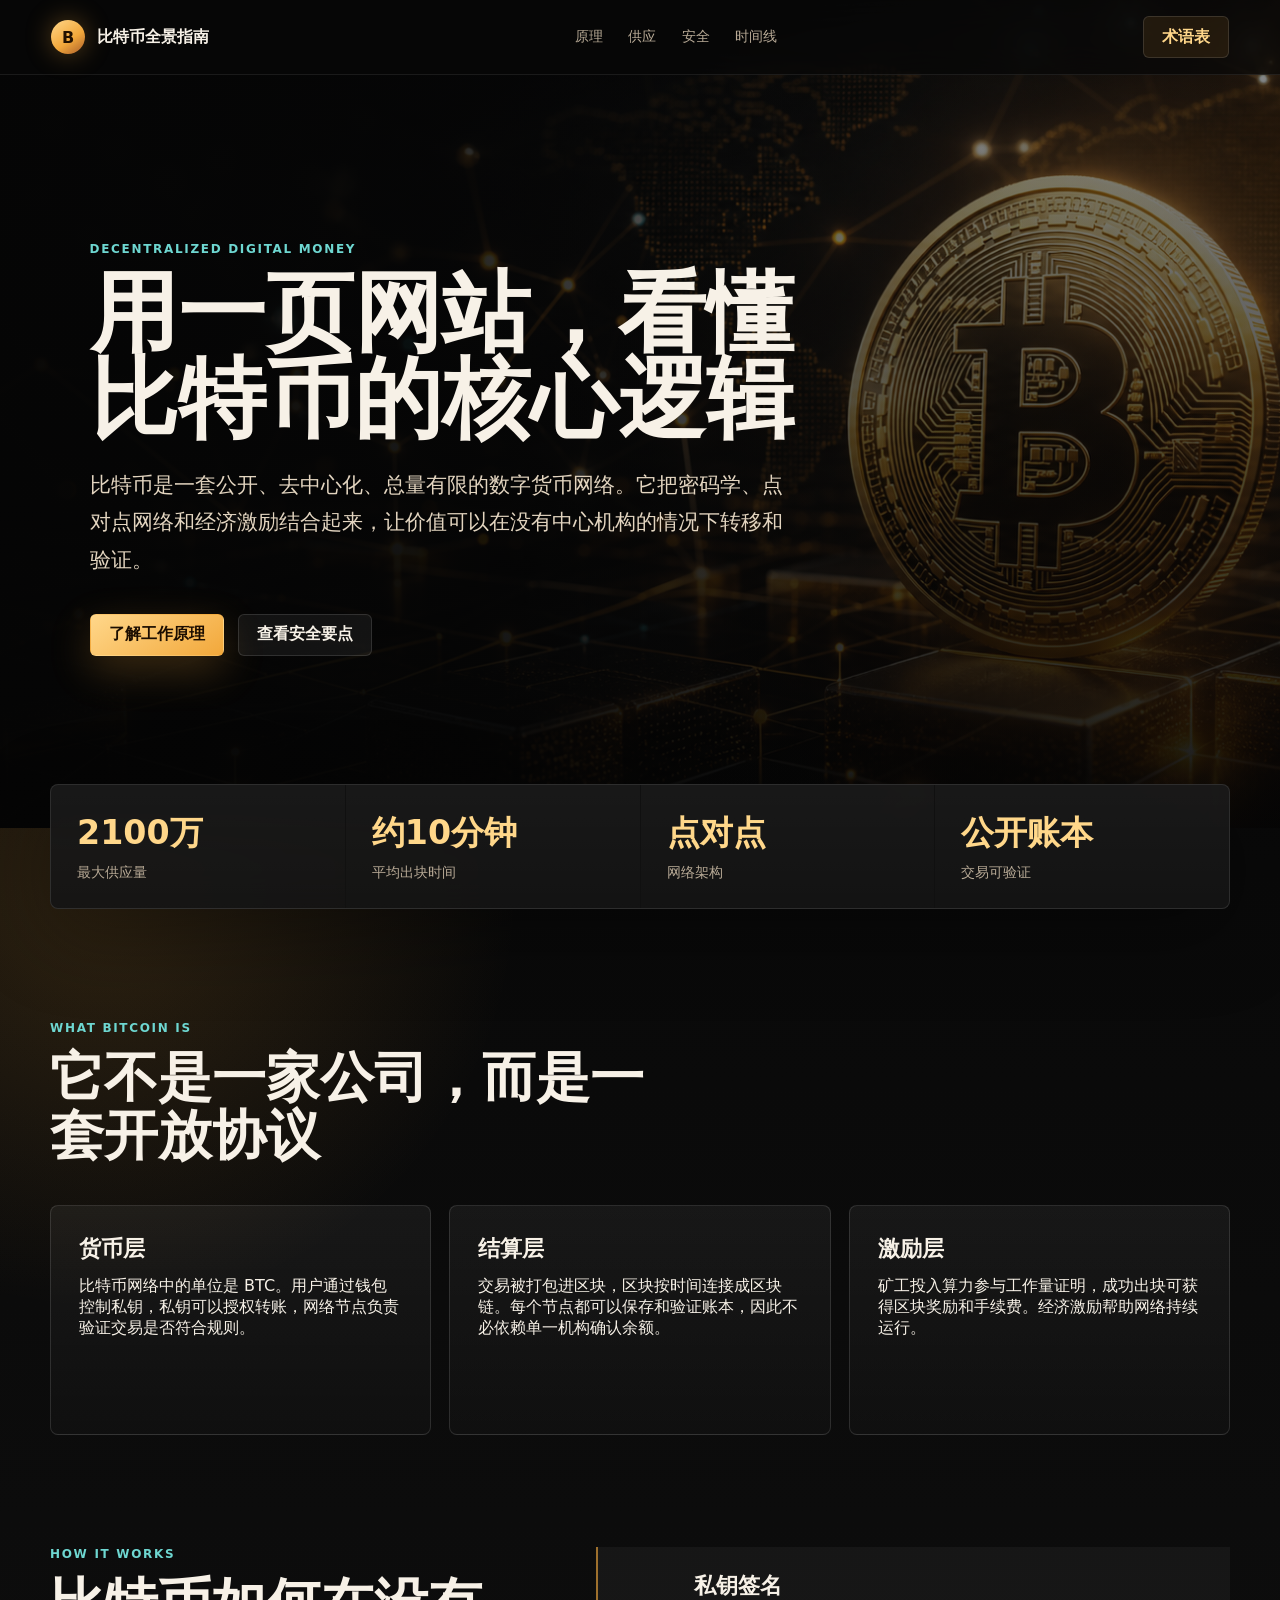
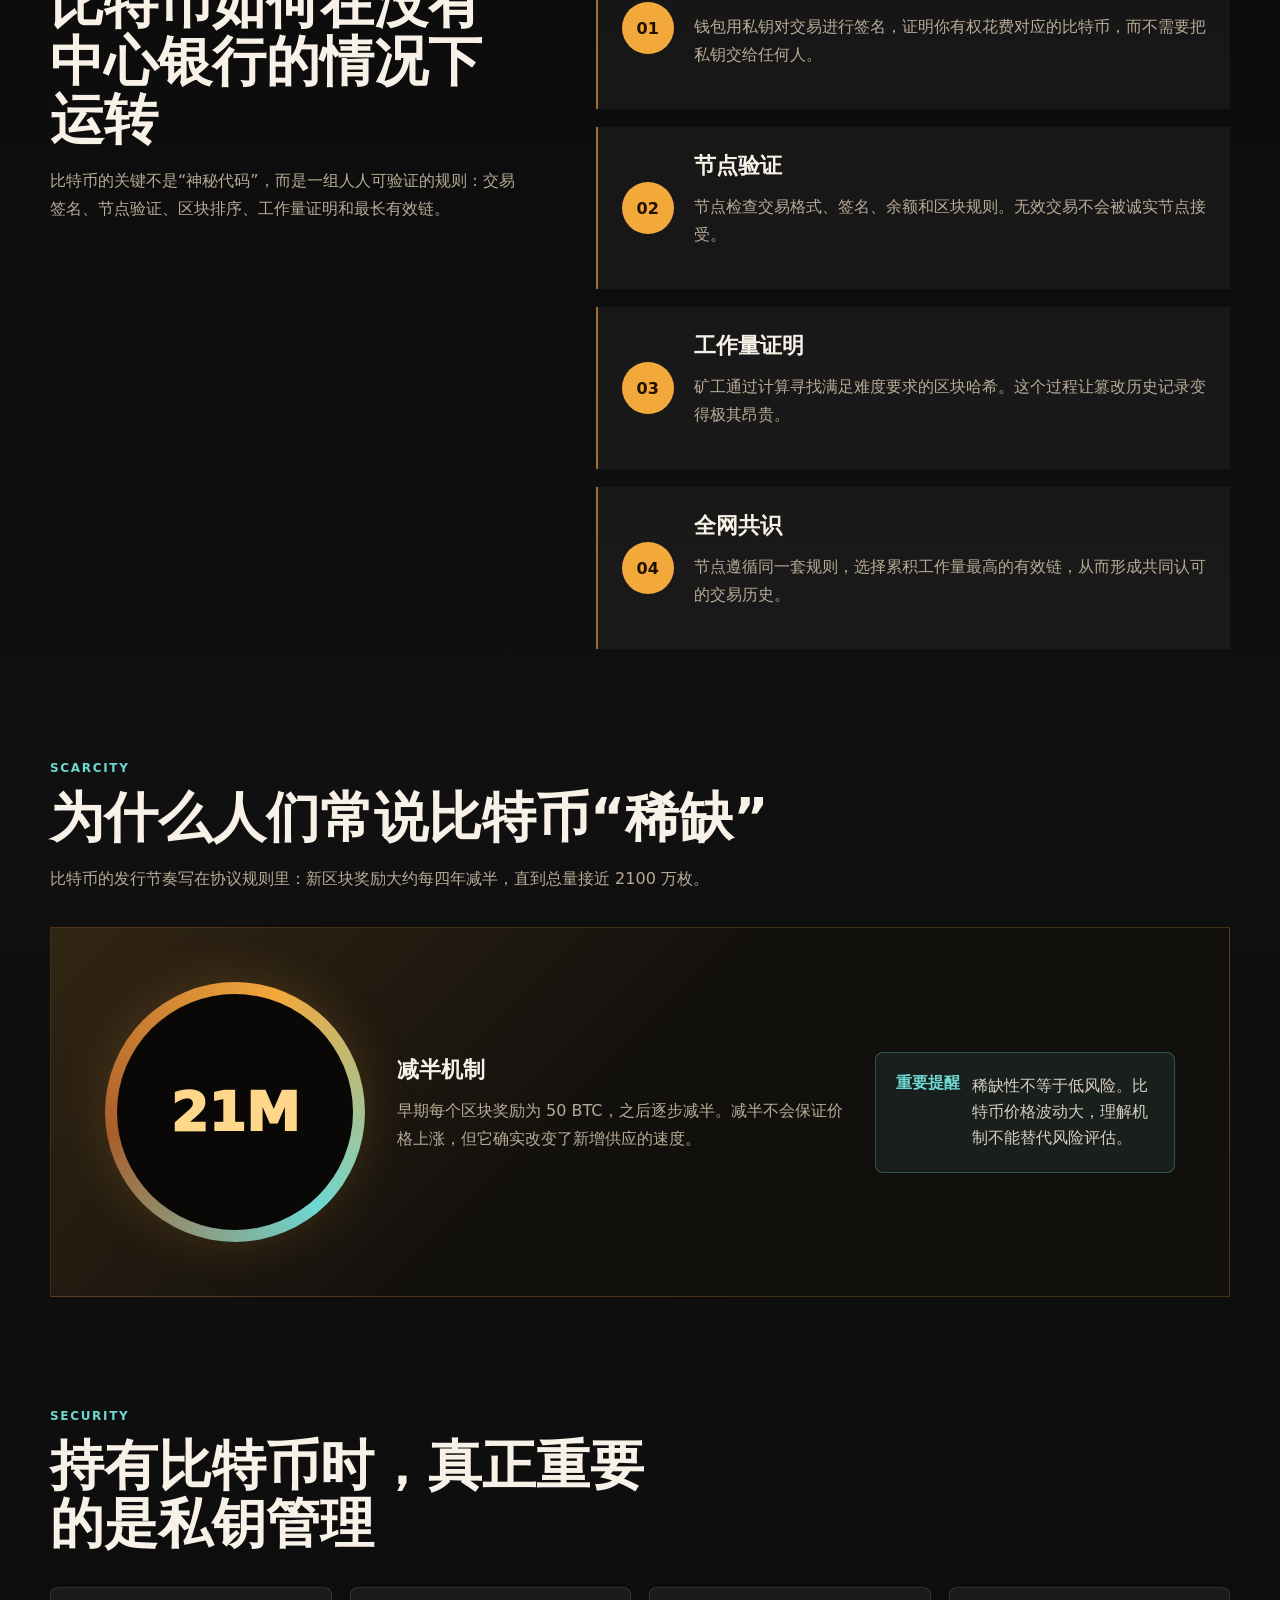
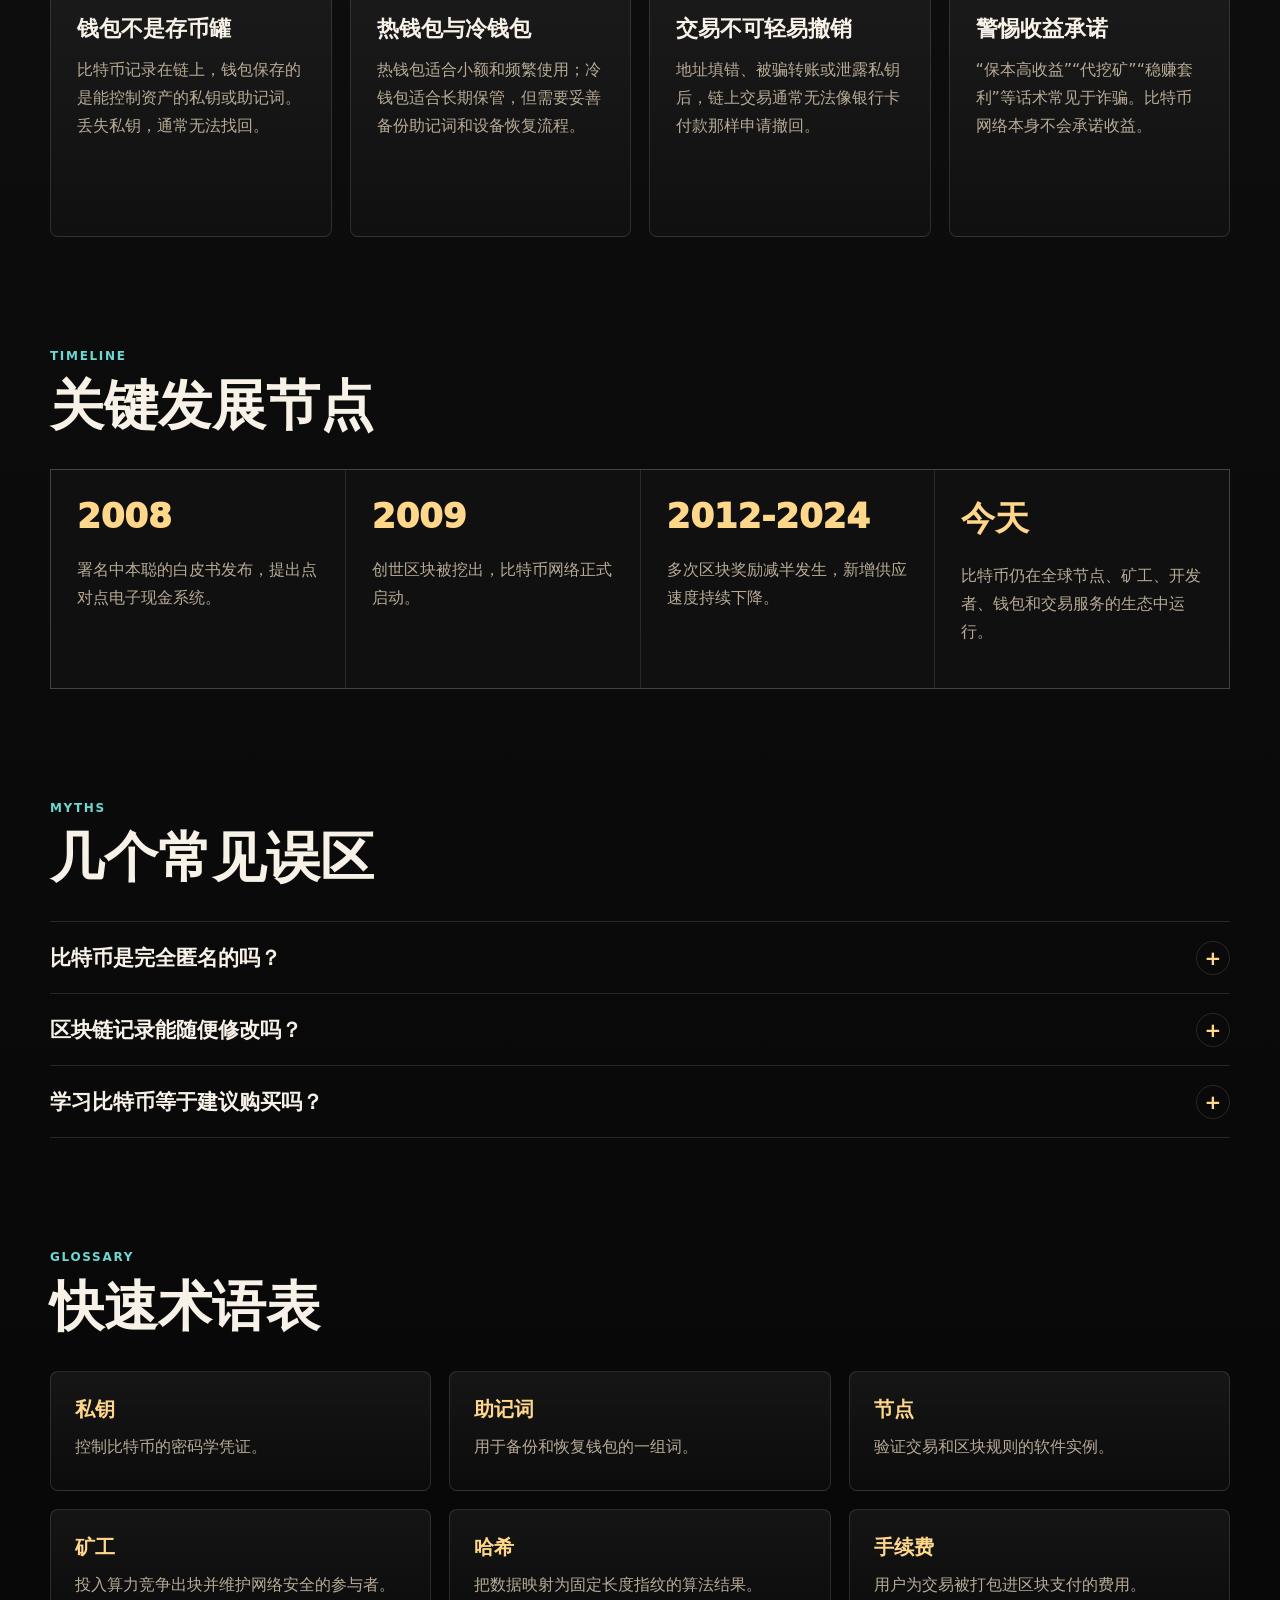
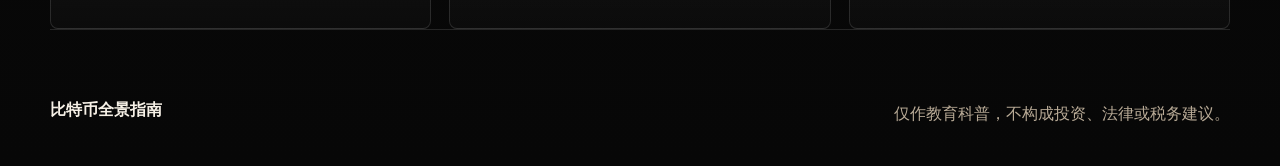
==== index.html @ 32d2b5a0 "Build bitcoin website" ====
<!doctype html>
<html lang="zh-CN">
  <head>
    <meta charset="UTF-8" />
    <meta name="viewport" content="width=device-width, initial-scale=1.0" />
    <title>比特币全景指南</title>
    <meta
      name="description"
      content="一个面向普通读者的比特币科普网站，介绍比特币的起源、工作原理、供应机制、安全实践和常见误区。"
    />
    <link rel="stylesheet" href="style.css" />
  </head>
  <body>
    <header class="site-header">
      <a class="brand" href="#top" aria-label="返回首页">
        <span class="brand-mark">B</span>
        <span>比特币全景指南</span>
      </a>
      <nav class="nav" aria-label="主要导航">
        <a href="#principles">原理</a>
        <a href="#supply">供应</a>
        <a href="#security">安全</a>
        <a href="#timeline">时间线</a>
      </nav>
      <a class="nav-action" href="#glossary">术语表</a>
    </header>

    <main id="top">
      <section class="hero">
        <img class="hero-image" src="assets/bitcoin-hero.png" alt="比特币与区块链网络的视觉化横幅" />
        <div class="hero-shade"></div>
        <div class="hero-content">
          <p class="eyebrow">Decentralized Digital Money</p>
          <h1>用一页网站，看懂比特币的核心逻辑</h1>
          <p class="hero-copy">
            比特币是一套公开、去中心化、总量有限的数字货币网络。它把密码学、点对点网络和经济激励结合起来，让价值可以在没有中心机构的情况下转移和验证。
          </p>
          <div class="hero-actions">
            <a class="button primary" href="#principles">了解工作原理</a>
            <a class="button ghost" href="#security">查看安全要点</a>
          </div>
        </div>
      </section>

      <section class="stats-band" aria-label="比特币核心特征">
        <div>
          <span class="stat-value">2100万</span>
          <span class="stat-label">最大供应量</span>
        </div>
        <div>
          <span class="stat-value">约10分钟</span>
          <span class="stat-label">平均出块时间</span>
        </div>
        <div>
          <span class="stat-value">点对点</span>
          <span class="stat-label">网络架构</span>
        </div>
        <div>
          <span class="stat-value">公开账本</span>
          <span class="stat-label">交易可验证</span>
        </div>
      </section>

      <section class="section intro">
        <div class="section-heading">
          <p class="eyebrow">What Bitcoin Is</p>
          <h2>它不是一家公司，而是一套开放协议</h2>
        </div>
        <div class="intro-grid">
          <article>
            <h3>货币层</h3>
            <p>比特币网络中的单位是 BTC。用户通过钱包控制私钥，私钥可以授权转账，网络节点负责验证交易是否符合规则。</p>
          </article>
          <article>
            <h3>结算层</h3>
            <p>交易被打包进区块，区块按时间连接成区块链。每个节点都可以保存和验证账本，因此不必依赖单一机构确认余额。</p>
          </article>
          <article>
            <h3>激励层</h3>
            <p>矿工投入算力参与工作量证明，成功出块可获得区块奖励和手续费。经济激励帮助网络持续运行。</p>
          </article>
        </div>
      </section>

      <section id="principles" class="section split">
        <div class="section-heading">
          <p class="eyebrow">How It Works</p>
          <h2>比特币如何在没有中心银行的情况下运转</h2>
          <p>
            比特币的关键不是“神秘代码”，而是一组人人可验证的规则：交易签名、节点验证、区块排序、工作量证明和最长有效链。
          </p>
        </div>
        <div class="feature-list">
          <div class="feature">
            <span class="feature-icon">01</span>
            <div>
              <h3>私钥签名</h3>
              <p>钱包用私钥对交易进行签名，证明你有权花费对应的比特币，而不需要把私钥交给任何人。</p>
            </div>
          </div>
          <div class="feature">
            <span class="feature-icon">02</span>
            <div>
              <h3>节点验证</h3>
              <p>节点检查交易格式、签名、余额和区块规则。无效交易不会被诚实节点接受。</p>
            </div>
          </div>
          <div class="feature">
            <span class="feature-icon">03</span>
            <div>
              <h3>工作量证明</h3>
              <p>矿工通过计算寻找满足难度要求的区块哈希。这个过程让篡改历史记录变得极其昂贵。</p>
            </div>
          </div>
          <div class="feature">
            <span class="feature-icon">04</span>
            <div>
              <h3>全网共识</h3>
              <p>节点遵循同一套规则，选择累积工作量最高的有效链，从而形成共同认可的交易历史。</p>
            </div>
          </div>
        </div>
      </section>

      <section id="supply" class="section supply-section">
        <div class="section-heading compact">
          <p class="eyebrow">Scarcity</p>
          <h2>为什么人们常说比特币“稀缺”</h2>
          <p>比特币的发行节奏写在协议规则里：新区块奖励大约每四年减半，直到总量接近 2100 万枚。</p>
        </div>
        <div class="halving-panel">
          <div class="supply-ring" aria-hidden="true">
            <span>21M</span>
          </div>
          <div class="halving-copy">
            <h3>减半机制</h3>
            <p>早期每个区块奖励为 50 BTC，之后逐步减半。减半不会保证价格上涨，但它确实改变了新增供应的速度。</p>
          </div>
          <div class="supply-note">
            <strong>重要提醒</strong>
            <span>稀缺性不等于低风险。比特币价格波动大，理解机制不能替代风险评估。</span>
          </div>
        </div>
      </section>

      <section id="security" class="section security">
        <div class="section-heading">
          <p class="eyebrow">Security</p>
          <h2>持有比特币时，真正重要的是私钥管理</h2>
        </div>
        <div class="security-grid">
          <article class="security-card">
            <h3>钱包不是存币罐</h3>
            <p>比特币记录在链上，钱包保存的是能控制资产的私钥或助记词。丢失私钥，通常无法找回。</p>
          </article>
          <article class="security-card">
            <h3>热钱包与冷钱包</h3>
            <p>热钱包适合小额和频繁使用；冷钱包适合长期保管，但需要妥善备份助记词和设备恢复流程。</p>
          </article>
          <article class="security-card">
            <h3>交易不可轻易撤销</h3>
            <p>地址填错、被骗转账或泄露私钥后，链上交易通常无法像银行卡付款那样申请撤回。</p>
          </article>
          <article class="security-card">
            <h3>警惕收益承诺</h3>
            <p>“保本高收益”“代挖矿”“稳赚套利”等话术常见于诈骗。比特币网络本身不会承诺收益。</p>
          </article>
        </div>
      </section>

      <section id="timeline" class="section timeline-section">
        <div class="section-heading compact">
          <p class="eyebrow">Timeline</p>
          <h2>关键发展节点</h2>
        </div>
        <ol class="timeline">
          <li>
            <time>2008</time>
            <p>署名中本聪的白皮书发布，提出点对点电子现金系统。</p>
          </li>
          <li>
            <time>2009</time>
            <p>创世区块被挖出，比特币网络正式启动。</p>
          </li>
          <li>
            <time>2012-2024</time>
            <p>多次区块奖励减半发生，新增供应速度持续下降。</p>
          </li>
          <li>
            <time>今天</time>
            <p>比特币仍在全球节点、矿工、开发者、钱包和交易服务的生态中运行。</p>
          </li>
        </ol>
      </section>

      <section class="section myths">
        <div class="section-heading compact">
          <p class="eyebrow">Myths</p>
          <h2>几个常见误区</h2>
        </div>
        <div class="accordion">
          <button class="accordion-item" aria-expanded="false">
            <span>比特币是完全匿名的吗？</span>
            <small>+</small>
          </button>
          <div class="accordion-panel">
            <p>不是。比特币地址不直接显示真实姓名，但链上交易公开可查。如果地址与身份关联，历史交易也可能被分析。</p>
          </div>
          <button class="accordion-item" aria-expanded="false">
            <span>区块链记录能随便修改吗？</span>
            <small>+</small>
          </button>
          <div class="accordion-panel">
            <p>普通用户不能随意修改已确认记录。想重写历史需要控制大量算力并持续赶超网络，成本和难度很高。</p>
          </div>
          <button class="accordion-item" aria-expanded="false">
            <span>学习比特币等于建议购买吗？</span>
            <small>+</small>
          </button>
          <div class="accordion-panel">
            <p>不是。本网站用于科普机制和风险，不构成投资建议。是否参与需要基于个人风险承受能力和当地规则判断。</p>
          </div>
        </div>
      </section>

      <section id="glossary" class="section glossary">
        <div class="section-heading compact">
          <p class="eyebrow">Glossary</p>
          <h2>快速术语表</h2>
        </div>
        <div class="glossary-grid">
          <div><strong>私钥</strong><span>控制比特币的密码学凭证。</span></div>
          <div><strong>助记词</strong><span>用于备份和恢复钱包的一组词。</span></div>
          <div><strong>节点</strong><span>验证交易和区块规则的软件实例。</span></div>
          <div><strong>矿工</strong><span>投入算力竞争出块并维护网络安全的参与者。</span></div>
          <div><strong>哈希</strong><span>把数据映射为固定长度指纹的算法结果。</span></div>
          <div><strong>手续费</strong><span>用户为交易被打包进区块支付的费用。</span></div>
        </div>
      </section>
    </main>

    <footer class="site-footer">
      <p>比特币全景指南</p>
      <span>仅作教育科普，不构成投资、法律或税务建议。</span>
    </footer>

    <script src="script.js"></script>
  </body>
</html>
---- style.css ----
:root {
  color-scheme: dark;
  --bg: #070707;
  --panel: #121212;
  --panel-2: #181512;
  --text: #f7f1e7;
  --muted: #b8aa96;
  --gold: #f2a83b;
  --gold-soft: #ffd78a;
  --copper: #a95d2b;
  --cyan: #6ed7d1;
  --line: rgba(255, 255, 255, 0.12);
  --shadow: 0 24px 80px rgba(0, 0, 0, 0.36);
}

* {
  box-sizing: border-box;
}

html {
  scroll-behavior: smooth;
}

body {
  margin: 0;
  font-family: Inter, ui-sans-serif, system-ui, -apple-system, BlinkMacSystemFont, "Segoe UI", "PingFang SC",
    "Microsoft YaHei", sans-serif;
  background:
    radial-gradient(circle at 8% 18%, rgba(242, 168, 59, 0.16), transparent 26rem),
    linear-gradient(180deg, #050505 0%, #101010 48%, #070707 100%);
  color: var(--text);
}

a {
  color: inherit;
  text-decoration: none;
}

.site-header {
  position: fixed;
  z-index: 20;
  top: 0;
  left: 0;
  right: 0;
  display: flex;
  align-items: center;
  justify-content: space-between;
  gap: 24px;
  min-height: 72px;
  padding: 16px clamp(20px, 4vw, 56px);
  background: rgba(7, 7, 7, 0.72);
  border-bottom: 1px solid rgba(255, 255, 255, 0.08);
  backdrop-filter: blur(18px);
}

.brand,
.nav,
.hero-actions,
.stats-band,
.feature,
.supply-note {
  display: flex;
  align-items: center;
}

.brand {
  gap: 12px;
  font-weight: 800;
  letter-spacing: 0;
}

.brand-mark {
  display: grid;
  place-items: center;
  width: 34px;
  height: 34px;
  border-radius: 50%;
  background: linear-gradient(145deg, var(--gold-soft), var(--gold) 58%, var(--copper));
  color: #221100;
  box-shadow: 0 0 26px rgba(242, 168, 59, 0.35);
}

.nav {
  gap: clamp(14px, 2vw, 30px);
  color: var(--muted);
  font-size: 14px;
}

.nav a {
  transition: color 180ms ease;
}

.nav a:hover {
  color: var(--gold-soft);
}

.nav-action,
.button {
  display: inline-flex;
  align-items: center;
  justify-content: center;
  min-height: 42px;
  padding: 0 18px;
  border: 1px solid var(--line);
  border-radius: 6px;
  font-weight: 700;
  white-space: nowrap;
}

.nav-action {
  color: var(--gold-soft);
  background: rgba(242, 168, 59, 0.1);
}

.hero {
  position: relative;
  min-height: 92vh;
  display: grid;
  align-items: center;
  overflow: hidden;
  padding: 150px clamp(22px, 7vw, 96px) 80px;
}

.hero-image,
.hero-shade {
  position: absolute;
  inset: 0;
}

.hero-image {
  width: 100%;
  height: 100%;
  object-fit: cover;
  object-position: center;
}

.hero-shade {
  background:
    linear-gradient(90deg, rgba(5, 5, 5, 0.96) 0%, rgba(5, 5, 5, 0.82) 33%, rgba(5, 5, 5, 0.28) 68%),
    linear-gradient(180deg, rgba(5, 5, 5, 0.2) 0%, rgba(5, 5, 5, 0.9) 100%);
}

.hero-content {
  position: relative;
  z-index: 2;
  max-width: 760px;
}

.eyebrow {
  margin: 0 0 14px;
  color: var(--cyan);
  font-size: 12px;
  font-weight: 900;
  letter-spacing: 0.14em;
  text-transform: uppercase;
}

h1,
h2,
h3,
p {
  margin-top: 0;
}

h1 {
  max-width: 800px;
  margin-bottom: 24px;
  font-size: clamp(46px, 7vw, 88px);
  line-height: 0.98;
  letter-spacing: 0;
}

.hero-copy {
  max-width: 700px;
  margin-bottom: 34px;
  color: #e3d5c0;
  font-size: clamp(17px, 2vw, 21px);
  line-height: 1.8;
}

.hero-actions {
  gap: 14px;
  flex-wrap: wrap;
}

.button.primary {
  color: #1b0d00;
  border-color: transparent;
  background: linear-gradient(145deg, var(--gold-soft), var(--gold));
  box-shadow: 0 14px 42px rgba(242, 168, 59, 0.24);
}

.button.ghost {
  color: var(--text);
  background: rgba(255, 255, 255, 0.06);
}

.stats-band {
  width: min(1180px, calc(100% - 44px));
  margin: -44px auto 0;
  position: relative;
  z-index: 4;
  justify-content: space-between;
  gap: 1px;
  overflow: hidden;
  border: 1px solid var(--line);
  border-radius: 8px;
  background: rgba(18, 18, 18, 0.92);
  box-shadow: var(--shadow);
  backdrop-filter: blur(18px);
}

.stats-band > div {
  flex: 1;
  min-width: 0;
  padding: 26px;
  background: linear-gradient(180deg, rgba(255, 255, 255, 0.035), rgba(255, 255, 255, 0.01));
}

.stat-value,
.stat-label {
  display: block;
}

.stat-value {
  color: var(--gold-soft);
  font-size: clamp(22px, 2.6vw, 34px);
  font-weight: 900;
}

.stat-label {
  margin-top: 8px;
  color: var(--muted);
  font-size: 14px;
}

.section {
  width: min(1180px, calc(100% - 44px));
  margin: 0 auto;
  padding: 112px 0 0;
}

.section-heading {
  max-width: 640px;
}

.section-heading.compact {
  max-width: 780px;
  margin-bottom: 34px;
}

.section-heading h2 {
  margin-bottom: 18px;
  font-size: clamp(32px, 4.2vw, 58px);
  line-height: 1.08;
  letter-spacing: 0;
}

.section-heading p:not(.eyebrow),
.feature p,
.security-card p,
.halving-copy p,
.timeline p,
.accordion-panel p,
.glossary span,
.site-footer span {
  color: var(--muted);
  line-height: 1.75;
}

.intro-grid,
.security-grid,
.glossary-grid {
  display: grid;
  gap: 18px;
}

.intro-grid {
  grid-template-columns: repeat(3, 1fr);
  margin-top: 40px;
}

.intro-grid article,
.security-card,
.glossary-grid div {
  border: 1px solid var(--line);
  border-radius: 8px;
  background: linear-gradient(180deg, rgba(255, 255, 255, 0.055), rgba(255, 255, 255, 0.02));
}

.intro-grid article {
  min-height: 230px;
  padding: 28px;
}

.intro-grid h3,
.feature h3,
.security-card h3,
.halving-copy h3 {
  margin-bottom: 12px;
  font-size: 22px;
}

.split {
  display: grid;
  grid-template-columns: 0.85fr 1.15fr;
  gap: clamp(36px, 6vw, 80px);
  align-items: start;
}

.feature-list {
  display: grid;
  gap: 18px;
}

.feature {
  gap: 20px;
  padding: 24px;
  border-left: 2px solid rgba(242, 168, 59, 0.62);
  background: rgba(255, 255, 255, 0.045);
}

.feature-icon {
  flex: 0 0 auto;
  display: grid;
  place-items: center;
  width: 52px;
  height: 52px;
  border-radius: 50%;
  color: #211000;
  font-weight: 900;
  background: var(--gold);
}

.supply-section {
  width: 100%;
  padding-left: max(22px, calc((100vw - 1180px) / 2));
  padding-right: max(22px, calc((100vw - 1180px) / 2));
}

.halving-panel {
  display: grid;
  grid-template-columns: 260px minmax(220px, 1fr) 300px;
  gap: 32px;
  align-items: center;
  padding: clamp(28px, 5vw, 54px);
  border: 1px solid rgba(242, 168, 59, 0.2);
  background:
    linear-gradient(135deg, rgba(242, 168, 59, 0.14), transparent 48%),
    #12100d;
}

.supply-ring {
  display: grid;
  place-items: center;
  aspect-ratio: 1;
  border-radius: 50%;
  background: conic-gradient(from 20deg, var(--gold), var(--cyan), var(--copper), var(--gold));
  padding: 12px;
  box-shadow: 0 0 52px rgba(242, 168, 59, 0.18);
}

.supply-ring span {
  display: grid;
  place-items: center;
  width: 100%;
  height: 100%;
  border-radius: 50%;
  color: var(--gold-soft);
  background: #090807;
  font-size: 54px;
  font-weight: 950;
}

.supply-note {
  gap: 12px;
  align-items: flex-start;
  padding: 20px;
  border: 1px solid rgba(110, 215, 209, 0.28);
  border-radius: 8px;
  background: rgba(110, 215, 209, 0.08);
}

.supply-note strong {
  color: var(--cyan);
  white-space: nowrap;
}

.supply-note span {
  color: #d8cec1;
  line-height: 1.65;
}

.security-grid {
  grid-template-columns: repeat(4, 1fr);
  margin-top: 34px;
}

.security-card {
  min-height: 250px;
  padding: 26px;
}

.timeline {
  list-style: none;
  display: grid;
  grid-template-columns: repeat(4, 1fr);
  gap: 1px;
  margin: 0;
  padding: 0;
  border: 1px solid var(--line);
  background: var(--line);
}

.timeline li {
  min-height: 210px;
  padding: 26px;
  background: #101010;
}

.timeline time {
  display: block;
  margin-bottom: 20px;
  color: var(--gold-soft);
  font-size: 34px;
  font-weight: 950;
}

.accordion {
  border-top: 1px solid var(--line);
}

.accordion-item {
  width: 100%;
  min-height: 72px;
  display: flex;
  align-items: center;
  justify-content: space-between;
  gap: 16px;
  padding: 0;
  border: 0;
  border-bottom: 1px solid var(--line);
  color: var(--text);
  background: transparent;
  font: inherit;
  font-size: 21px;
  font-weight: 800;
  text-align: left;
  cursor: pointer;
}

.accordion-item small {
  display: grid;
  place-items: center;
  width: 34px;
  height: 34px;
  border: 1px solid var(--line);
  border-radius: 50%;
  color: var(--gold-soft);
  font-size: 20px;
}

.accordion-panel {
  display: none;
  padding: 0 0 24px;
  border-bottom: 1px solid var(--line);
}

.accordion-panel.open {
  display: block;
}

.glossary-grid {
  grid-template-columns: repeat(3, 1fr);
}

.glossary-grid div {
  min-height: 120px;
  padding: 24px;
}

.glossary-grid strong,
.glossary-grid span {
  display: block;
}

.glossary-grid strong {
  margin-bottom: 10px;
  color: var(--gold-soft);
  font-size: 20px;
}

.site-footer {
  display: flex;
  justify-content: space-between;
  gap: 20px;
  width: min(1180px, calc(100% - 44px));
  margin: 0 auto;
  padding: 70px 0 38px;
  border-top: 1px solid var(--line);
}

.site-footer p {
  margin: 0;
  font-weight: 900;
}

@media (max-width: 980px) {
  .site-header {
    position: absolute;
  }

  .nav {
    display: none;
  }

  .hero {
    min-height: 860px;
  }

  .stats-band,
  .intro-grid,
  .split,
  .halving-panel,
  .security-grid,
  .timeline,
  .glossary-grid,
  .site-footer {
    grid-template-columns: 1fr;
  }

  .stats-band,
  .site-footer {
    display: grid;
  }

  .halving-panel {
    grid-template-columns: 1fr;
  }

  .supply-ring {
    width: min(260px, 100%);
  }
}

@media (max-width: 640px) {
  .site-header {
    gap: 12px;
    min-height: 64px;
    padding: 14px 18px;
  }

  .brand span:last-child {
    font-size: 14px;
  }

  .nav-action {
    min-height: 38px;
    padding: 0 12px;
    font-size: 13px;
  }

  .hero {
    min-height: 820px;
    padding: 118px 22px 64px;
  }

  .hero-shade {
    background:
      linear-gradient(90deg, rgba(5, 5, 5, 0.96), rgba(5, 5, 5, 0.72)),
      linear-gradient(180deg, rgba(5, 5, 5, 0.22), rgba(5, 5, 5, 0.92));
  }

  h1 {
    font-size: 44px;
  }

  .button {
    width: 100%;
  }

  .section {
    width: calc(100% - 36px);
    padding-top: 86px;
  }

  .stats-band {
    width: calc(100% - 36px);
  }

  .feature {
    align-items: flex-start;
  }
}
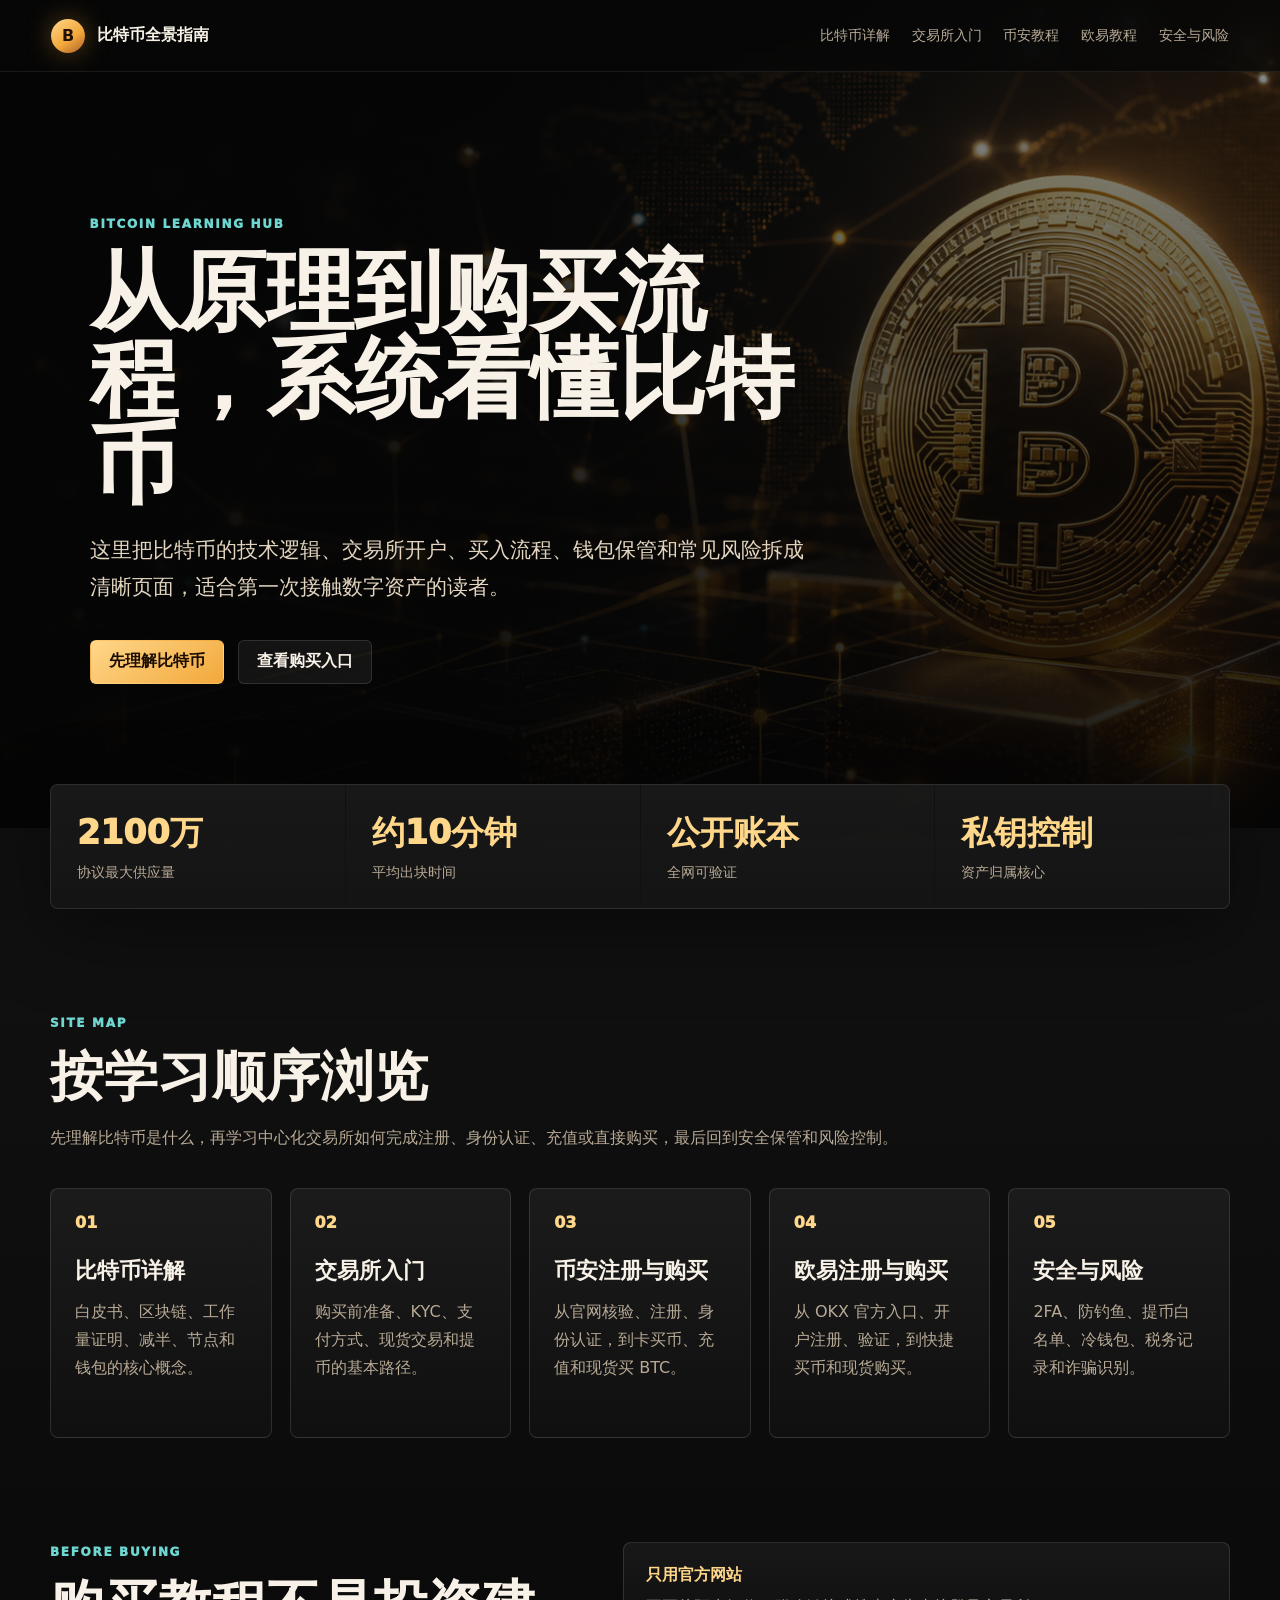
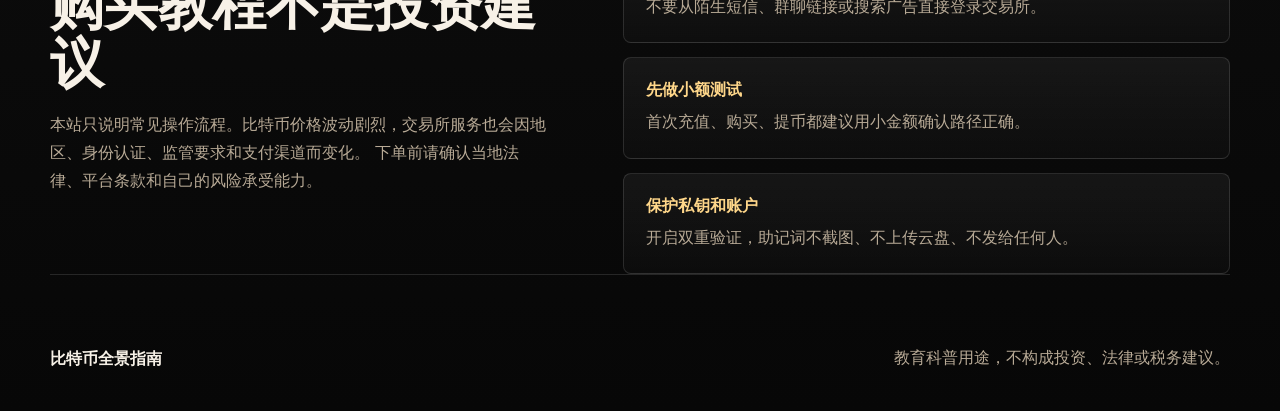
==== commit 7fe385a3: "Expand bitcoin site with exchange tutorials" ====
--- a/index.html
+++ b/index.html
@@ -4,25 +4,20 @@
     <meta charset="UTF-8" />
     <meta name="viewport" content="width=device-width, initial-scale=1.0" />
     <title>比特币全景指南</title>
-    <meta
-      name="description"
-      content="一个面向普通读者的比特币科普网站，介绍比特币的起源、工作原理、供应机制、安全实践和常见误区。"
-    />
+    <meta name="description" content="比特币科普、交易所入门、币安与欧易购买教程，以及钱包安全与风险提醒。" />
     <link rel="stylesheet" href="style.css" />
   </head>
   <body>
     <header class="site-header">
-      <a class="brand" href="#top" aria-label="返回首页">
-        <span class="brand-mark">B</span>
-        <span>比特币全景指南</span>
-      </a>
+      <a class="brand" href="index.html"><span class="brand-mark">B</span><span>比特币全景指南</span></a>
+      <button class="menu-button" type="button" aria-label="打开导航" aria-expanded="false">☰</button>
       <nav class="nav" aria-label="主要导航">
-        <a href="#principles">原理</a>
-        <a href="#supply">供应</a>
-        <a href="#security">安全</a>
-        <a href="#timeline">时间线</a>
+        <a href="bitcoin.html">比特币详解</a>
+        <a href="exchanges.html">交易所入门</a>
+        <a href="binance.html">币安教程</a>
+        <a href="okx.html">欧易教程</a>
+        <a href="security.html">安全与风险</a>
       </nav>
-      <a class="nav-action" href="#glossary">术语表</a>
     </header>
 
     <main id="top">
@@ -30,220 +25,81 @@
         <img class="hero-image" src="assets/bitcoin-hero.png" alt="比特币与区块链网络的视觉化横幅" />
         <div class="hero-shade"></div>
         <div class="hero-content">
-          <p class="eyebrow">Decentralized Digital Money</p>
-          <h1>用一页网站，看懂比特币的核心逻辑</h1>
+          <p class="eyebrow">Bitcoin Learning Hub</p>
+          <h1>从原理到购买流程，系统看懂比特币</h1>
           <p class="hero-copy">
-            比特币是一套公开、去中心化、总量有限的数字货币网络。它把密码学、点对点网络和经济激励结合起来，让价值可以在没有中心机构的情况下转移和验证。
+            这里把比特币的技术逻辑、交易所开户、买入流程、钱包保管和常见风险拆成清晰页面，适合第一次接触数字资产的读者。
           </p>
           <div class="hero-actions">
-            <a class="button primary" href="#principles">了解工作原理</a>
-            <a class="button ghost" href="#security">查看安全要点</a>
+            <a class="button primary" href="bitcoin.html">先理解比特币</a>
+            <a class="button ghost" href="exchanges.html">查看购买入口</a>
           </div>
         </div>
       </section>
 
       <section class="stats-band" aria-label="比特币核心特征">
-        <div>
-          <span class="stat-value">2100万</span>
-          <span class="stat-label">最大供应量</span>
+        <div><span class="stat-value">2100万</span><span class="stat-label">协议最大供应量</span></div>
+        <div><span class="stat-value">约10分钟</span><span class="stat-label">平均出块时间</span></div>
+        <div><span class="stat-value">公开账本</span><span class="stat-label">全网可验证</span></div>
+        <div><span class="stat-value">私钥控制</span><span class="stat-label">资产归属核心</span></div>
+      </section>
+
+      <section class="section">
+        <div class="section-heading wide">
+          <p class="eyebrow">Site Map</p>
+          <h2>按学习顺序浏览</h2>
+          <p>先理解比特币是什么，再学习中心化交易所如何完成注册、身份认证、充值或直接购买，最后回到安全保管和风险控制。</p>
         </div>
-        <div>
-          <span class="stat-value">约10分钟</span>
-          <span class="stat-label">平均出块时间</span>
-        </div>
-        <div>
-          <span class="stat-value">点对点</span>
-          <span class="stat-label">网络架构</span>
-        </div>
-        <div>
-          <span class="stat-value">公开账本</span>
-          <span class="stat-label">交易可验证</span>
+        <div class="page-grid">
+          <a class="page-card" href="bitcoin.html">
+            <span>01</span>
+            <h3>比特币详解</h3>
+            <p>白皮书、区块链、工作量证明、减半、节点和钱包的核心概念。</p>
+          </a>
+          <a class="page-card" href="exchanges.html">
+            <span>02</span>
+            <h3>交易所入门</h3>
+            <p>购买前准备、KYC、支付方式、现货交易和提币的基本路径。</p>
+          </a>
+          <a class="page-card" href="binance.html">
+            <span>03</span>
+            <h3>币安注册与购买</h3>
+            <p>从官网核验、注册、身份认证，到卡买币、充值和现货买 BTC。</p>
+          </a>
+          <a class="page-card" href="okx.html">
+            <span>04</span>
+            <h3>欧易注册与购买</h3>
+            <p>从 OKX 官方入口、开户注册、验证，到快捷买币和现货购买。</p>
+          </a>
+          <a class="page-card" href="security.html">
+            <span>05</span>
+            <h3>安全与风险</h3>
+            <p>2FA、防钓鱼、提币白名单、冷钱包、税务记录和诈骗识别。</p>
+          </a>
         </div>
       </section>
 
-      <section class="section intro">
-        <div class="section-heading">
-          <p class="eyebrow">What Bitcoin Is</p>
-          <h2>它不是一家公司，而是一套开放协议</h2>
-        </div>
-        <div class="intro-grid">
-          <article>
-            <h3>货币层</h3>
-            <p>比特币网络中的单位是 BTC。用户通过钱包控制私钥，私钥可以授权转账，网络节点负责验证交易是否符合规则。</p>
-          </article>
-          <article>
-            <h3>结算层</h3>
-            <p>交易被打包进区块，区块按时间连接成区块链。每个节点都可以保存和验证账本，因此不必依赖单一机构确认余额。</p>
-          </article>
-          <article>
-            <h3>激励层</h3>
-            <p>矿工投入算力参与工作量证明，成功出块可获得区块奖励和手续费。经济激励帮助网络持续运行。</p>
-          </article>
-        </div>
-      </section>
-
-      <section id="principles" class="section split">
-        <div class="section-heading">
-          <p class="eyebrow">How It Works</p>
-          <h2>比特币如何在没有中心银行的情况下运转</h2>
+      <section class="section split-panel">
+        <div>
+          <p class="eyebrow">Before Buying</p>
+          <h2>购买教程不是投资建议</h2>
           <p>
-            比特币的关键不是“神秘代码”，而是一组人人可验证的规则：交易签名、节点验证、区块排序、工作量证明和最长有效链。
+            本站只说明常见操作流程。比特币价格波动剧烈，交易所服务也会因地区、身份认证、监管要求和支付渠道而变化。
+            下单前请确认当地法律、平台条款和自己的风险承受能力。
           </p>
         </div>
-        <div class="feature-list">
-          <div class="feature">
-            <span class="feature-icon">01</span>
-            <div>
-              <h3>私钥签名</h3>
-              <p>钱包用私钥对交易进行签名，证明你有权花费对应的比特币，而不需要把私钥交给任何人。</p>
-            </div>
-          </div>
-          <div class="feature">
-            <span class="feature-icon">02</span>
-            <div>
-              <h3>节点验证</h3>
-              <p>节点检查交易格式、签名、余额和区块规则。无效交易不会被诚实节点接受。</p>
-            </div>
-          </div>
-          <div class="feature">
-            <span class="feature-icon">03</span>
-            <div>
-              <h3>工作量证明</h3>
-              <p>矿工通过计算寻找满足难度要求的区块哈希。这个过程让篡改历史记录变得极其昂贵。</p>
-            </div>
-          </div>
-          <div class="feature">
-            <span class="feature-icon">04</span>
-            <div>
-              <h3>全网共识</h3>
-              <p>节点遵循同一套规则，选择累积工作量最高的有效链，从而形成共同认可的交易历史。</p>
-            </div>
-          </div>
-        </div>
-      </section>
-
-      <section id="supply" class="section supply-section">
-        <div class="section-heading compact">
-          <p class="eyebrow">Scarcity</p>
-          <h2>为什么人们常说比特币“稀缺”</h2>
-          <p>比特币的发行节奏写在协议规则里：新区块奖励大约每四年减半，直到总量接近 2100 万枚。</p>
-        </div>
-        <div class="halving-panel">
-          <div class="supply-ring" aria-hidden="true">
-            <span>21M</span>
-          </div>
-          <div class="halving-copy">
-            <h3>减半机制</h3>
-            <p>早期每个区块奖励为 50 BTC，之后逐步减半。减半不会保证价格上涨，但它确实改变了新增供应的速度。</p>
-          </div>
-          <div class="supply-note">
-            <strong>重要提醒</strong>
-            <span>稀缺性不等于低风险。比特币价格波动大，理解机制不能替代风险评估。</span>
-          </div>
-        </div>
-      </section>
-
-      <section id="security" class="section security">
-        <div class="section-heading">
-          <p class="eyebrow">Security</p>
-          <h2>持有比特币时，真正重要的是私钥管理</h2>
-        </div>
-        <div class="security-grid">
-          <article class="security-card">
-            <h3>钱包不是存币罐</h3>
-            <p>比特币记录在链上，钱包保存的是能控制资产的私钥或助记词。丢失私钥，通常无法找回。</p>
-          </article>
-          <article class="security-card">
-            <h3>热钱包与冷钱包</h3>
-            <p>热钱包适合小额和频繁使用；冷钱包适合长期保管，但需要妥善备份助记词和设备恢复流程。</p>
-          </article>
-          <article class="security-card">
-            <h3>交易不可轻易撤销</h3>
-            <p>地址填错、被骗转账或泄露私钥后，链上交易通常无法像银行卡付款那样申请撤回。</p>
-          </article>
-          <article class="security-card">
-            <h3>警惕收益承诺</h3>
-            <p>“保本高收益”“代挖矿”“稳赚套利”等话术常见于诈骗。比特币网络本身不会承诺收益。</p>
-          </article>
-        </div>
-      </section>
-
-      <section id="timeline" class="section timeline-section">
-        <div class="section-heading compact">
-          <p class="eyebrow">Timeline</p>
-          <h2>关键发展节点</h2>
-        </div>
-        <ol class="timeline">
-          <li>
-            <time>2008</time>
-            <p>署名中本聪的白皮书发布，提出点对点电子现金系统。</p>
-          </li>
-          <li>
-            <time>2009</time>
-            <p>创世区块被挖出，比特币网络正式启动。</p>
-          </li>
-          <li>
-            <time>2012-2024</time>
-            <p>多次区块奖励减半发生，新增供应速度持续下降。</p>
-          </li>
-          <li>
-            <time>今天</time>
-            <p>比特币仍在全球节点、矿工、开发者、钱包和交易服务的生态中运行。</p>
-          </li>
-        </ol>
-      </section>
-
-      <section class="section myths">
-        <div class="section-heading compact">
-          <p class="eyebrow">Myths</p>
-          <h2>几个常见误区</h2>
-        </div>
-        <div class="accordion">
-          <button class="accordion-item" aria-expanded="false">
-            <span>比特币是完全匿名的吗？</span>
-            <small>+</small>
-          </button>
-          <div class="accordion-panel">
-            <p>不是。比特币地址不直接显示真实姓名，但链上交易公开可查。如果地址与身份关联，历史交易也可能被分析。</p>
-          </div>
-          <button class="accordion-item" aria-expanded="false">
-            <span>区块链记录能随便修改吗？</span>
-            <small>+</small>
-          </button>
-          <div class="accordion-panel">
-            <p>普通用户不能随意修改已确认记录。想重写历史需要控制大量算力并持续赶超网络，成本和难度很高。</p>
-          </div>
-          <button class="accordion-item" aria-expanded="false">
-            <span>学习比特币等于建议购买吗？</span>
-            <small>+</small>
-          </button>
-          <div class="accordion-panel">
-            <p>不是。本网站用于科普机制和风险，不构成投资建议。是否参与需要基于个人风险承受能力和当地规则判断。</p>
-          </div>
-        </div>
-      </section>
-
-      <section id="glossary" class="section glossary">
-        <div class="section-heading compact">
-          <p class="eyebrow">Glossary</p>
-          <h2>快速术语表</h2>
-        </div>
-        <div class="glossary-grid">
-          <div><strong>私钥</strong><span>控制比特币的密码学凭证。</span></div>
-          <div><strong>助记词</strong><span>用于备份和恢复钱包的一组词。</span></div>
-          <div><strong>节点</strong><span>验证交易和区块规则的软件实例。</span></div>
-          <div><strong>矿工</strong><span>投入算力竞争出块并维护网络安全的参与者。</span></div>
-          <div><strong>哈希</strong><span>把数据映射为固定长度指纹的算法结果。</span></div>
-          <div><strong>手续费</strong><span>用户为交易被打包进区块支付的费用。</span></div>
+        <div class="checklist">
+          <div><strong>只用官方网站</strong><span>不要从陌生短信、群聊链接或搜索广告直接登录交易所。</span></div>
+          <div><strong>先做小额测试</strong><span>首次充值、购买、提币都建议用小金额确认路径正确。</span></div>
+          <div><strong>保护私钥和账户</strong><span>开启双重验证，助记词不截图、不上传云盘、不发给任何人。</span></div>
         </div>
       </section>
     </main>
 
     <footer class="site-footer">
       <p>比特币全景指南</p>
-      <span>仅作教育科普，不构成投资、法律或税务建议。</span>
+      <span>教育科普用途，不构成投资、法律或税务建议。</span>
     </footer>
-
     <script src="script.js"></script>
   </body>
 </html>
--- a/style.css
+++ b/style.css
@@ -9,32 +9,27 @@
   --gold-soft: #ffd78a;
   --copper: #a95d2b;
   --cyan: #6ed7d1;
+  --green: #59d08d;
+  --red: #ff7b72;
   --line: rgba(255, 255, 255, 0.12);
   --shadow: 0 24px 80px rgba(0, 0, 0, 0.36);
 }
 
-* {
-  box-sizing: border-box;
-}
-
-html {
-  scroll-behavior: smooth;
-}
-
+* { box-sizing: border-box; }
+html { scroll-behavior: smooth; }
 body {
   margin: 0;
   font-family: Inter, ui-sans-serif, system-ui, -apple-system, BlinkMacSystemFont, "Segoe UI", "PingFang SC",
     "Microsoft YaHei", sans-serif;
   background:
     radial-gradient(circle at 8% 18%, rgba(242, 168, 59, 0.16), transparent 26rem),
+    radial-gradient(circle at 84% 6%, rgba(110, 215, 209, 0.1), transparent 24rem),
     linear-gradient(180deg, #050505 0%, #101010 48%, #070707 100%);
   color: var(--text);
 }
-
-a {
-  color: inherit;
-  text-decoration: none;
-}
+a { color: inherit; text-decoration: none; }
+p { color: var(--muted); line-height: 1.75; }
+h1, h2, h3, p { margin-top: 0; }
 
 .site-header {
   position: fixed;
@@ -48,27 +43,12 @@
   gap: 24px;
   min-height: 72px;
   padding: 16px clamp(20px, 4vw, 56px);
-  background: rgba(7, 7, 7, 0.72);
+  background: rgba(7, 7, 7, 0.74);
   border-bottom: 1px solid rgba(255, 255, 255, 0.08);
   backdrop-filter: blur(18px);
 }
-
-.brand,
-.nav,
-.hero-actions,
-.stats-band,
-.feature,
-.supply-note {
-  display: flex;
-  align-items: center;
-}
-
-.brand {
-  gap: 12px;
-  font-weight: 800;
-  letter-spacing: 0;
-}
-
+.brand, .nav, .hero-actions, .stats-band, .feature, .supply-note, .source-links { display: flex; align-items: center; }
+.brand { gap: 12px; font-weight: 900; white-space: nowrap; }
 .brand-mark {
   display: grid;
   place-items: center;
@@ -79,121 +59,59 @@
   color: #221100;
   box-shadow: 0 0 26px rgba(242, 168, 59, 0.35);
 }
-
-.nav {
-  gap: clamp(14px, 2vw, 30px);
-  color: var(--muted);
-  font-size: 14px;
-}
-
-.nav a {
-  transition: color 180ms ease;
-}
-
-.nav a:hover {
+.nav { gap: clamp(12px, 1.7vw, 24px); color: var(--muted); font-size: 14px; }
+.nav a { transition: color 180ms ease; }
+.nav a:hover, .nav a.active { color: var(--gold-soft); }
+.menu-button {
+  display: none;
+  width: 42px;
+  height: 42px;
+  border: 1px solid var(--line);
+  border-radius: 6px;
   color: var(--gold-soft);
-}
-
-.nav-action,
+  background: rgba(255, 255, 255, 0.06);
+  font-size: 22px;
+}
+
+.hero {
+  position: relative;
+  min-height: 92vh;
+  display: grid;
+  align-items: center;
+  overflow: hidden;
+  padding: 150px clamp(22px, 7vw, 96px) 80px;
+}
+.hero-image, .hero-shade { position: absolute; inset: 0; }
+.hero-image { width: 100%; height: 100%; object-fit: cover; object-position: center; }
+.hero-shade {
+  background:
+    linear-gradient(90deg, rgba(5, 5, 5, 0.96) 0%, rgba(5, 5, 5, 0.82) 34%, rgba(5, 5, 5, 0.28) 70%),
+    linear-gradient(180deg, rgba(5, 5, 5, 0.2) 0%, rgba(5, 5, 5, 0.9) 100%);
+}
+.hero-content { position: relative; z-index: 2; max-width: 780px; }
+.eyebrow {
+  margin: 0 0 14px;
+  color: var(--cyan);
+  font-size: 12px;
+  font-weight: 950;
+  letter-spacing: 0.14em;
+  text-transform: uppercase;
+}
+h1 { max-width: 900px; margin-bottom: 24px; font-size: clamp(44px, 7vw, 88px); line-height: 0.98; }
+.hero-copy { max-width: 720px; margin-bottom: 34px; color: #e3d5c0; font-size: clamp(17px, 2vw, 21px); }
+.hero-actions { gap: 14px; flex-wrap: wrap; }
 .button {
   display: inline-flex;
   align-items: center;
   justify-content: center;
-  min-height: 42px;
+  min-height: 44px;
   padding: 0 18px;
   border: 1px solid var(--line);
   border-radius: 6px;
-  font-weight: 700;
-  white-space: nowrap;
-}
-
-.nav-action {
-  color: var(--gold-soft);
-  background: rgba(242, 168, 59, 0.1);
-}
-
-.hero {
-  position: relative;
-  min-height: 92vh;
-  display: grid;
-  align-items: center;
-  overflow: hidden;
-  padding: 150px clamp(22px, 7vw, 96px) 80px;
-}
-
-.hero-image,
-.hero-shade {
-  position: absolute;
-  inset: 0;
-}
-
-.hero-image {
-  width: 100%;
-  height: 100%;
-  object-fit: cover;
-  object-position: center;
-}
-
-.hero-shade {
-  background:
-    linear-gradient(90deg, rgba(5, 5, 5, 0.96) 0%, rgba(5, 5, 5, 0.82) 33%, rgba(5, 5, 5, 0.28) 68%),
-    linear-gradient(180deg, rgba(5, 5, 5, 0.2) 0%, rgba(5, 5, 5, 0.9) 100%);
-}
-
-.hero-content {
-  position: relative;
-  z-index: 2;
-  max-width: 760px;
-}
-
-.eyebrow {
-  margin: 0 0 14px;
-  color: var(--cyan);
-  font-size: 12px;
-  font-weight: 900;
-  letter-spacing: 0.14em;
-  text-transform: uppercase;
-}
-
-h1,
-h2,
-h3,
-p {
-  margin-top: 0;
-}
-
-h1 {
-  max-width: 800px;
-  margin-bottom: 24px;
-  font-size: clamp(46px, 7vw, 88px);
-  line-height: 0.98;
-  letter-spacing: 0;
-}
-
-.hero-copy {
-  max-width: 700px;
-  margin-bottom: 34px;
-  color: #e3d5c0;
-  font-size: clamp(17px, 2vw, 21px);
-  line-height: 1.8;
-}
-
-.hero-actions {
-  gap: 14px;
-  flex-wrap: wrap;
-}
-
-.button.primary {
-  color: #1b0d00;
-  border-color: transparent;
-  background: linear-gradient(145deg, var(--gold-soft), var(--gold));
-  box-shadow: 0 14px 42px rgba(242, 168, 59, 0.24);
-}
-
-.button.ghost {
-  color: var(--text);
-  background: rgba(255, 255, 255, 0.06);
-}
+  font-weight: 800;
+}
+.button.primary { color: #1b0d00; border-color: transparent; background: linear-gradient(145deg, var(--gold-soft), var(--gold)); }
+.button.ghost { background: rgba(255, 255, 255, 0.06); }
 
 .stats-band {
   width: min(1180px, calc(100% - 44px));
@@ -209,227 +127,152 @@
   box-shadow: var(--shadow);
   backdrop-filter: blur(18px);
 }
-
-.stats-band > div {
-  flex: 1;
-  min-width: 0;
-  padding: 26px;
-  background: linear-gradient(180deg, rgba(255, 255, 255, 0.035), rgba(255, 255, 255, 0.01));
-}
-
-.stat-value,
-.stat-label {
-  display: block;
-}
-
-.stat-value {
-  color: var(--gold-soft);
-  font-size: clamp(22px, 2.6vw, 34px);
-  font-weight: 900;
-}
-
-.stat-label {
-  margin-top: 8px;
-  color: var(--muted);
-  font-size: 14px;
-}
-
-.section {
+.stats-band > div { flex: 1; padding: 26px; background: linear-gradient(180deg, rgba(255, 255, 255, 0.035), rgba(255, 255, 255, 0.01)); }
+.stat-value, .stat-label { display: block; }
+.stat-value { color: var(--gold-soft); font-size: clamp(22px, 2.6vw, 34px); font-weight: 950; }
+.stat-label { margin-top: 8px; color: var(--muted); font-size: 14px; }
+
+.section { width: min(1180px, calc(100% - 44px)); margin: 0 auto; padding: 104px 0 0; }
+.section-heading { max-width: 660px; }
+.section-heading.wide { max-width: 860px; }
+.section-heading h2, .split-panel h2 { margin-bottom: 18px; font-size: clamp(32px, 4.2vw, 58px); line-height: 1.08; }
+
+.page-grid, .prep-grid, .security-grid, .method-grid, .risk-grid {
+  display: grid;
+  gap: 18px;
+}
+.page-grid { grid-template-columns: repeat(5, 1fr); margin-top: 36px; }
+.page-card, .prep-grid article, .article-block, .risk-card, .checklist div {
+  border: 1px solid var(--line);
+  border-radius: 8px;
+  background: linear-gradient(180deg, rgba(255, 255, 255, 0.055), rgba(255, 255, 255, 0.02));
+}
+.page-card { min-height: 250px; padding: 24px; transition: transform 180ms ease, border-color 180ms ease; }
+.page-card:hover { transform: translateY(-4px); border-color: rgba(242, 168, 59, 0.5); }
+.page-card span, .prep-grid span { color: var(--gold-soft); font-weight: 950; }
+.page-card h3, .prep-grid h3 { margin: 24px 0 12px; font-size: 22px; }
+
+.split-panel {
+  display: grid;
+  grid-template-columns: 0.9fr 1.1fr;
+  gap: clamp(34px, 6vw, 76px);
+  align-items: start;
+}
+.checklist { display: grid; gap: 14px; }
+.checklist div { padding: 22px; }
+.checklist strong, .checklist span { display: block; }
+.checklist strong { color: var(--gold-soft); margin-bottom: 8px; }
+.checklist span { color: var(--muted); line-height: 1.65; }
+
+.subpage { padding-top: 72px; }
+.page-hero {
   width: min(1180px, calc(100% - 44px));
   margin: 0 auto;
-  padding: 112px 0 0;
-}
-
-.section-heading {
-  max-width: 640px;
-}
-
-.section-heading.compact {
-  max-width: 780px;
-  margin-bottom: 34px;
-}
-
-.section-heading h2 {
-  margin-bottom: 18px;
-  font-size: clamp(32px, 4.2vw, 58px);
-  line-height: 1.08;
-  letter-spacing: 0;
-}
-
-.section-heading p:not(.eyebrow),
-.feature p,
-.security-card p,
-.halving-copy p,
-.timeline p,
-.accordion-panel p,
-.glossary span,
-.site-footer span {
-  color: var(--muted);
-  line-height: 1.75;
-}
-
-.intro-grid,
-.security-grid,
-.glossary-grid {
-  display: grid;
-  gap: 18px;
-}
-
-.intro-grid {
-  grid-template-columns: repeat(3, 1fr);
-  margin-top: 40px;
-}
-
-.intro-grid article,
-.security-card,
-.glossary-grid div {
-  border: 1px solid var(--line);
-  border-radius: 8px;
-  background: linear-gradient(180deg, rgba(255, 255, 255, 0.055), rgba(255, 255, 255, 0.02));
-}
-
-.intro-grid article {
-  min-height: 230px;
-  padding: 28px;
-}
-
-.intro-grid h3,
-.feature h3,
-.security-card h3,
-.halving-copy h3 {
-  margin-bottom: 12px;
-  font-size: 22px;
-}
-
-.split {
-  display: grid;
-  grid-template-columns: 0.85fr 1.15fr;
-  gap: clamp(36px, 6vw, 80px);
+  padding: 92px 0 34px;
+}
+.page-hero h1 { font-size: clamp(42px, 6vw, 78px); }
+.page-hero p { max-width: 820px; font-size: 18px; }
+.exchange-hero {
+  padding: 92px clamp(24px, 5vw, 54px) 48px;
+  margin-top: 34px;
+  border: 1px solid rgba(242, 168, 59, 0.22);
+  border-radius: 8px;
+  background: linear-gradient(135deg, rgba(242, 168, 59, 0.16), rgba(255, 255, 255, 0.025) 56%), #101010;
+}
+.okx-tone { border-color: rgba(110, 215, 209, 0.25); background: linear-gradient(135deg, rgba(110, 215, 209, 0.14), rgba(255, 255, 255, 0.025) 56%), #101010; }
+.source-links { gap: 12px; flex-wrap: wrap; margin-top: 26px; }
+.source-links a {
+  padding: 10px 14px;
+  border: 1px solid var(--line);
+  border-radius: 6px;
+  color: var(--gold-soft);
+  background: rgba(255, 255, 255, 0.05);
+  font-weight: 800;
+}
+
+.content-layout, .tutorial-layout {
+  display: grid;
+  grid-template-columns: 220px minmax(0, 1fr);
+  gap: 34px;
   align-items: start;
 }
-
-.feature-list {
-  display: grid;
-  gap: 18px;
-}
-
-.feature {
-  gap: 20px;
-  padding: 24px;
-  border-left: 2px solid rgba(242, 168, 59, 0.62);
-  background: rgba(255, 255, 255, 0.045);
-}
-
-.feature-icon {
-  flex: 0 0 auto;
-  display: grid;
-  place-items: center;
-  width: 52px;
-  height: 52px;
-  border-radius: 50%;
-  color: #211000;
-  font-weight: 900;
-  background: var(--gold);
-}
-
-.supply-section {
-  width: 100%;
-  padding-left: max(22px, calc((100vw - 1180px) / 2));
-  padding-right: max(22px, calc((100vw - 1180px) / 2));
-}
-
-.halving-panel {
-  display: grid;
-  grid-template-columns: 260px minmax(220px, 1fr) 300px;
-  gap: 32px;
-  align-items: center;
-  padding: clamp(28px, 5vw, 54px);
-  border: 1px solid rgba(242, 168, 59, 0.2);
-  background:
-    linear-gradient(135deg, rgba(242, 168, 59, 0.14), transparent 48%),
-    #12100d;
-}
-
-.supply-ring {
-  display: grid;
-  place-items: center;
-  aspect-ratio: 1;
-  border-radius: 50%;
-  background: conic-gradient(from 20deg, var(--gold), var(--cyan), var(--copper), var(--gold));
-  padding: 12px;
-  box-shadow: 0 0 52px rgba(242, 168, 59, 0.18);
-}
-
-.supply-ring span {
-  display: grid;
-  place-items: center;
-  width: 100%;
-  height: 100%;
-  border-radius: 50%;
-  color: var(--gold-soft);
-  background: #090807;
-  font-size: 54px;
-  font-weight: 950;
-}
-
-.supply-note {
+.toc {
+  position: sticky;
+  top: 96px;
+  display: grid;
+  gap: 8px;
+  padding: 14px;
+  border: 1px solid var(--line);
+  border-radius: 8px;
+  background: rgba(18, 18, 18, 0.78);
+}
+.toc a { padding: 10px 12px; border-radius: 6px; color: var(--muted); }
+.toc a:hover { color: var(--gold-soft); background: rgba(255, 255, 255, 0.05); }
+.article-stack { display: grid; gap: 18px; }
+.article-block { padding: clamp(24px, 4vw, 38px); }
+.article-block h2 { font-size: clamp(26px, 3vw, 38px); margin-bottom: 16px; }
+
+.flow, .metric-row {
+  display: grid;
   gap: 12px;
-  align-items: flex-start;
-  padding: 20px;
-  border: 1px solid rgba(110, 215, 209, 0.28);
-  border-radius: 8px;
-  background: rgba(110, 215, 209, 0.08);
-}
-
-.supply-note strong {
-  color: var(--cyan);
-  white-space: nowrap;
-}
-
-.supply-note span {
-  color: #d8cec1;
-  line-height: 1.65;
-}
-
-.security-grid {
-  grid-template-columns: repeat(4, 1fr);
-  margin-top: 34px;
-}
-
-.security-card {
-  min-height: 250px;
-  padding: 26px;
-}
-
-.timeline {
-  list-style: none;
-  display: grid;
-  grid-template-columns: repeat(4, 1fr);
-  gap: 1px;
-  margin: 0;
-  padding: 0;
-  border: 1px solid var(--line);
-  background: var(--line);
-}
-
-.timeline li {
-  min-height: 210px;
-  padding: 26px;
-  background: #101010;
-}
-
-.timeline time {
-  display: block;
-  margin-bottom: 20px;
-  color: var(--gold-soft);
-  font-size: 34px;
-  font-weight: 950;
-}
-
-.accordion {
-  border-top: 1px solid var(--line);
-}
-
+  margin-top: 22px;
+}
+.flow { grid-template-columns: repeat(5, 1fr); }
+.flow span, .metric-row div {
+  padding: 16px;
+  border: 1px solid var(--line);
+  border-radius: 8px;
+  text-align: center;
+  background: rgba(255, 255, 255, 0.04);
+}
+.metric-row { grid-template-columns: repeat(3, 1fr); }
+.metric-row strong, .metric-row span { display: block; }
+.metric-row strong { color: var(--gold-soft); font-size: 30px; }
+.metric-row span { color: var(--muted); margin-top: 6px; }
+
+.prep-grid { grid-template-columns: repeat(4, 1fr); margin-top: 32px; }
+.prep-grid article { min-height: 220px; padding: 24px; }
+.compare-table {
+  margin-top: 28px;
+  overflow: hidden;
+  border: 1px solid var(--line);
+  border-radius: 8px;
+}
+.table-row { display: grid; grid-template-columns: 1fr 1.2fr 2fr; gap: 1px; background: var(--line); }
+.table-row span { padding: 18px; background: #101010; color: var(--muted); line-height: 1.6; }
+.table-row.head span { color: var(--gold-soft); font-weight: 900; background: #17120d; }
+.route-cards { display: grid; grid-template-columns: 1fr 1fr; gap: 18px; }
+.route-card {
+  min-height: 240px;
+  padding: 32px;
+  border: 1px solid var(--line);
+  border-radius: 8px;
+  background: linear-gradient(135deg, rgba(242, 168, 59, 0.16), rgba(255, 255, 255, 0.03));
+}
+.route-card.okx { background: linear-gradient(135deg, rgba(110, 215, 209, 0.14), rgba(255, 255, 255, 0.03)); }
+
+.steps, .bullet-list { margin: 0; padding-left: 22px; color: var(--muted); line-height: 1.8; }
+.steps li + li, .bullet-list li + li { margin-top: 10px; }
+.method-grid { grid-template-columns: 1fr 1fr; margin-top: 20px; }
+.method-grid > div, .tip-box, .danger-box {
+  padding: 22px;
+  border: 1px solid var(--line);
+  border-radius: 8px;
+  background: rgba(255, 255, 255, 0.04);
+}
+.tip-box, .danger-box { display: grid; gap: 8px; margin-top: 18px; }
+.tip-box strong { color: var(--cyan); }
+.danger-box { border-color: rgba(255, 123, 114, 0.35); background: rgba(255, 123, 114, 0.08); }
+.danger-box strong { color: var(--red); }
+.tip-box span, .danger-box span { color: var(--muted); line-height: 1.7; }
+
+.risk-grid { grid-template-columns: 1fr 1fr; }
+.risk-card { padding: clamp(24px, 4vw, 38px); }
+.risk-card.good h2 { color: var(--green); }
+.risk-card.bad h2 { color: var(--red); }
+.risk-card li { margin-top: 10px; color: var(--muted); line-height: 1.7; }
+
+.accordion { border-top: 1px solid var(--line); margin-top: 30px; }
 .accordion-item {
   width: 100%;
   min-height: 72px;
@@ -444,11 +287,10 @@
   background: transparent;
   font: inherit;
   font-size: 21px;
-  font-weight: 800;
+  font-weight: 850;
   text-align: left;
   cursor: pointer;
 }
-
 .accordion-item small {
   display: grid;
   place-items: center;
@@ -459,36 +301,8 @@
   color: var(--gold-soft);
   font-size: 20px;
 }
-
-.accordion-panel {
-  display: none;
-  padding: 0 0 24px;
-  border-bottom: 1px solid var(--line);
-}
-
-.accordion-panel.open {
-  display: block;
-}
-
-.glossary-grid {
-  grid-template-columns: repeat(3, 1fr);
-}
-
-.glossary-grid div {
-  min-height: 120px;
-  padding: 24px;
-}
-
-.glossary-grid strong,
-.glossary-grid span {
-  display: block;
-}
-
-.glossary-grid strong {
-  margin-bottom: 10px;
-  color: var(--gold-soft);
-  font-size: 20px;
-}
+.accordion-panel { display: none; padding: 0 0 24px; border-bottom: 1px solid var(--line); }
+.accordion-panel.open { display: block; }
 
 .site-footer {
   display: flex;
@@ -499,96 +313,43 @@
   padding: 70px 0 38px;
   border-top: 1px solid var(--line);
 }
-
-.site-footer p {
-  margin: 0;
-  font-weight: 900;
-}
-
-@media (max-width: 980px) {
-  .site-header {
-    position: absolute;
-  }
-
+.site-footer p { margin: 0; font-weight: 950; color: var(--text); }
+.site-footer span { color: var(--muted); line-height: 1.65; }
+
+@media (max-width: 1080px) {
+  .page-grid, .prep-grid { grid-template-columns: repeat(2, 1fr); }
+  .content-layout, .tutorial-layout { grid-template-columns: 1fr; }
+  .toc { position: static; grid-template-columns: repeat(3, 1fr); }
+}
+
+@media (max-width: 840px) {
+  .site-header { position: absolute; align-items: flex-start; }
+  .menu-button { display: grid; place-items: center; }
   .nav {
     display: none;
+    position: absolute;
+    top: 70px;
+    left: 18px;
+    right: 18px;
+    padding: 14px;
+    border: 1px solid var(--line);
+    border-radius: 8px;
+    background: rgba(7, 7, 7, 0.96);
   }
-
-  .hero {
-    min-height: 860px;
-  }
-
-  .stats-band,
-  .intro-grid,
-  .split,
-  .halving-panel,
-  .security-grid,
-  .timeline,
-  .glossary-grid,
-  .site-footer {
+  .nav.open { display: grid; }
+  .hero { min-height: 840px; }
+  .stats-band, .split-panel, .method-grid, .risk-grid, .route-cards, .table-row, .site-footer {
+    display: grid;
     grid-template-columns: 1fr;
   }
-
-  .stats-band,
-  .site-footer {
-    display: grid;
-  }
-
-  .halving-panel {
-    grid-template-columns: 1fr;
-  }
-
-  .supply-ring {
-    width: min(260px, 100%);
-  }
-}
-
-@media (max-width: 640px) {
-  .site-header {
-    gap: 12px;
-    min-height: 64px;
-    padding: 14px 18px;
-  }
-
-  .brand span:last-child {
-    font-size: 14px;
-  }
-
-  .nav-action {
-    min-height: 38px;
-    padding: 0 12px;
-    font-size: 13px;
-  }
-
-  .hero {
-    min-height: 820px;
-    padding: 118px 22px 64px;
-  }
-
-  .hero-shade {
-    background:
-      linear-gradient(90deg, rgba(5, 5, 5, 0.96), rgba(5, 5, 5, 0.72)),
-      linear-gradient(180deg, rgba(5, 5, 5, 0.22), rgba(5, 5, 5, 0.92));
-  }
-
-  h1 {
-    font-size: 44px;
-  }
-
-  .button {
-    width: 100%;
-  }
-
-  .section {
-    width: calc(100% - 36px);
-    padding-top: 86px;
-  }
-
-  .stats-band {
-    width: calc(100% - 36px);
-  }
-
-  .feature {
-    align-items: flex-start;
-  }
-}
+  .flow, .metric-row { grid-template-columns: 1fr; }
+}
+
+@media (max-width: 560px) {
+  .brand span:last-child { font-size: 14px; }
+  .hero { padding: 118px 22px 64px; }
+  h1 { font-size: 42px; }
+  .button { width: 100%; }
+  .section, .page-hero, .stats-band, .site-footer { width: calc(100% - 36px); }
+  .page-grid, .prep-grid, .toc { grid-template-columns: 1fr; }
+}
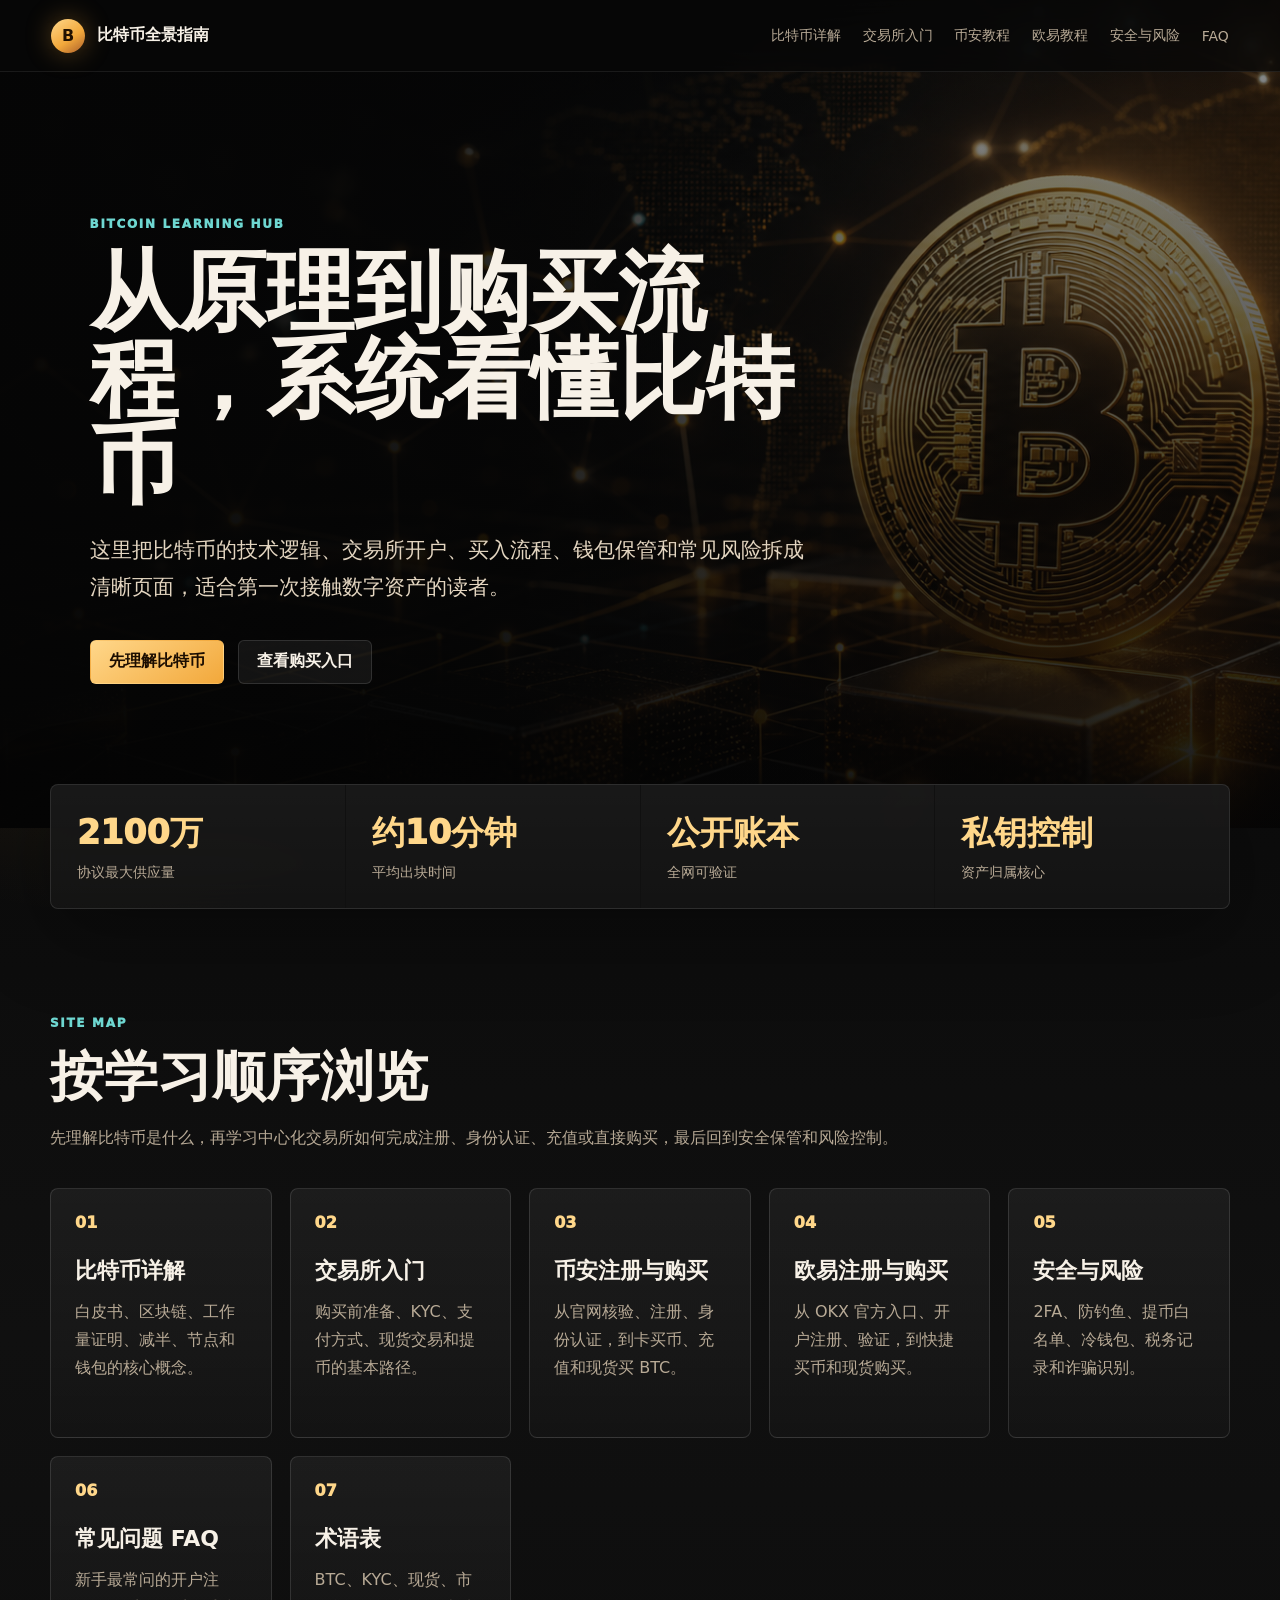
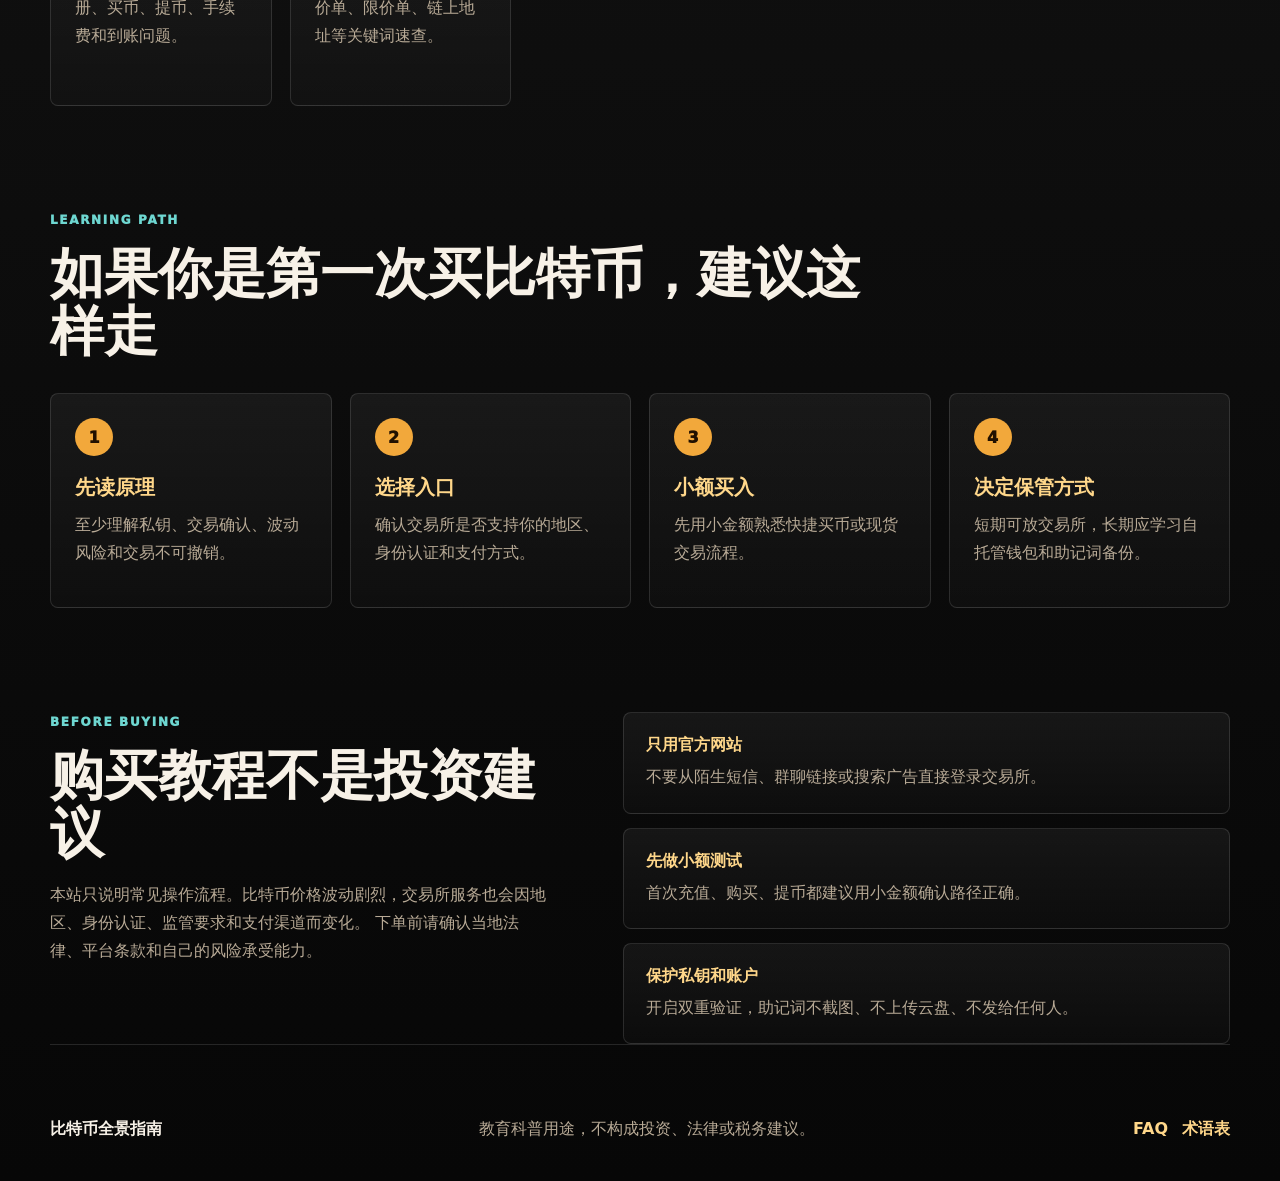
==== commit f73a1b7e: "Add FAQ and glossary pages" ====
--- a/index.html
+++ b/index.html
@@ -17,6 +17,7 @@
         <a href="binance.html">币安教程</a>
         <a href="okx.html">欧易教程</a>
         <a href="security.html">安全与风险</a>
+        <a href="faq.html">FAQ</a>
       </nav>
     </header>
 
@@ -76,6 +77,29 @@
             <h3>安全与风险</h3>
             <p>2FA、防钓鱼、提币白名单、冷钱包、税务记录和诈骗识别。</p>
           </a>
+          <a class="page-card" href="faq.html">
+            <span>06</span>
+            <h3>常见问题 FAQ</h3>
+            <p>新手最常问的开户注册、买币、提币、手续费和到账问题。</p>
+          </a>
+          <a class="page-card" href="glossary.html">
+            <span>07</span>
+            <h3>术语表</h3>
+            <p>BTC、KYC、现货、市价单、限价单、链上地址等关键词速查。</p>
+          </a>
+        </div>
+      </section>
+
+      <section class="section learning-path">
+        <div class="section-heading wide">
+          <p class="eyebrow">Learning Path</p>
+          <h2>如果你是第一次买比特币，建议这样走</h2>
+        </div>
+        <div class="path-steps">
+          <div><span>1</span><strong>先读原理</strong><p>至少理解私钥、交易确认、波动风险和交易不可撤销。</p></div>
+          <div><span>2</span><strong>选择入口</strong><p>确认交易所是否支持你的地区、身份认证和支付方式。</p></div>
+          <div><span>3</span><strong>小额买入</strong><p>先用小金额熟悉快捷买币或现货交易流程。</p></div>
+          <div><span>4</span><strong>决定保管方式</strong><p>短期可放交易所，长期应学习自托管钱包和助记词备份。</p></div>
         </div>
       </section>
 
@@ -99,6 +123,7 @@
     <footer class="site-footer">
       <p>比特币全景指南</p>
       <span>教育科普用途，不构成投资、法律或税务建议。</span>
+      <div class="footer-links"><a href="faq.html">FAQ</a><a href="glossary.html">术语表</a></div>
     </footer>
     <script src="script.js"></script>
   </body>
--- a/style.css
+++ b/style.css
@@ -137,12 +137,12 @@
 .section-heading.wide { max-width: 860px; }
 .section-heading h2, .split-panel h2 { margin-bottom: 18px; font-size: clamp(32px, 4.2vw, 58px); line-height: 1.08; }
 
-.page-grid, .prep-grid, .security-grid, .method-grid, .risk-grid {
+.page-grid, .prep-grid, .security-grid, .method-grid, .risk-grid, .path-steps, .glossary-grid {
   display: grid;
   gap: 18px;
 }
-.page-grid { grid-template-columns: repeat(5, 1fr); margin-top: 36px; }
-.page-card, .prep-grid article, .article-block, .risk-card, .checklist div {
+.page-grid { grid-template-columns: repeat(auto-fit, minmax(190px, 1fr)); margin-top: 36px; }
+.page-card, .prep-grid article, .article-block, .risk-card, .checklist div, .path-steps div, .glossary-grid div {
   border: 1px solid var(--line);
   border-radius: 8px;
   background: linear-gradient(180deg, rgba(255, 255, 255, 0.055), rgba(255, 255, 255, 0.02));
@@ -163,6 +163,32 @@
 .checklist strong, .checklist span { display: block; }
 .checklist strong { color: var(--gold-soft); margin-bottom: 8px; }
 .checklist span { color: var(--muted); line-height: 1.65; }
+
+.path-steps {
+  grid-template-columns: repeat(4, 1fr);
+  margin-top: 32px;
+}
+.path-steps div {
+  min-height: 190px;
+  padding: 24px;
+}
+.path-steps span {
+  display: grid;
+  place-items: center;
+  width: 38px;
+  height: 38px;
+  margin-bottom: 18px;
+  border-radius: 50%;
+  background: var(--gold);
+  color: #211000;
+  font-weight: 950;
+}
+.path-steps strong {
+  display: block;
+  margin-bottom: 10px;
+  color: var(--gold-soft);
+  font-size: 20px;
+}
 
 .subpage { padding-top: 72px; }
 .page-hero {
@@ -271,6 +297,31 @@
 .risk-card.good h2 { color: var(--green); }
 .risk-card.bad h2 { color: var(--red); }
 .risk-card li { margin-top: 10px; color: var(--muted); line-height: 1.7; }
+
+.faq-layout {
+  max-width: 980px;
+}
+
+.glossary-grid {
+  grid-template-columns: repeat(4, 1fr);
+}
+.glossary-grid div {
+  min-height: 142px;
+  padding: 22px;
+}
+.glossary-grid strong,
+.glossary-grid span {
+  display: block;
+}
+.glossary-grid strong {
+  margin-bottom: 10px;
+  color: var(--gold-soft);
+  font-size: 20px;
+}
+.glossary-grid span {
+  color: var(--muted);
+  line-height: 1.65;
+}
 
 .accordion { border-top: 1px solid var(--line); margin-top: 30px; }
 .accordion-item {
@@ -306,6 +357,7 @@
 
 .site-footer {
   display: flex;
+  align-items: center;
   justify-content: space-between;
   gap: 20px;
   width: min(1180px, calc(100% - 44px));
@@ -315,9 +367,15 @@
 }
 .site-footer p { margin: 0; font-weight: 950; color: var(--text); }
 .site-footer span { color: var(--muted); line-height: 1.65; }
+.footer-links {
+  display: flex;
+  gap: 14px;
+  color: var(--gold-soft);
+  font-weight: 800;
+}
 
 @media (max-width: 1080px) {
-  .page-grid, .prep-grid { grid-template-columns: repeat(2, 1fr); }
+  .page-grid, .prep-grid, .path-steps, .glossary-grid { grid-template-columns: repeat(2, 1fr); }
   .content-layout, .tutorial-layout { grid-template-columns: 1fr; }
   .toc { position: static; grid-template-columns: repeat(3, 1fr); }
 }
@@ -351,5 +409,5 @@
   h1 { font-size: 42px; }
   .button { width: 100%; }
   .section, .page-hero, .stats-band, .site-footer { width: calc(100% - 36px); }
-  .page-grid, .prep-grid, .toc { grid-template-columns: 1fr; }
-}
+  .page-grid, .prep-grid, .toc, .path-steps, .glossary-grid { grid-template-columns: 1fr; }
+}
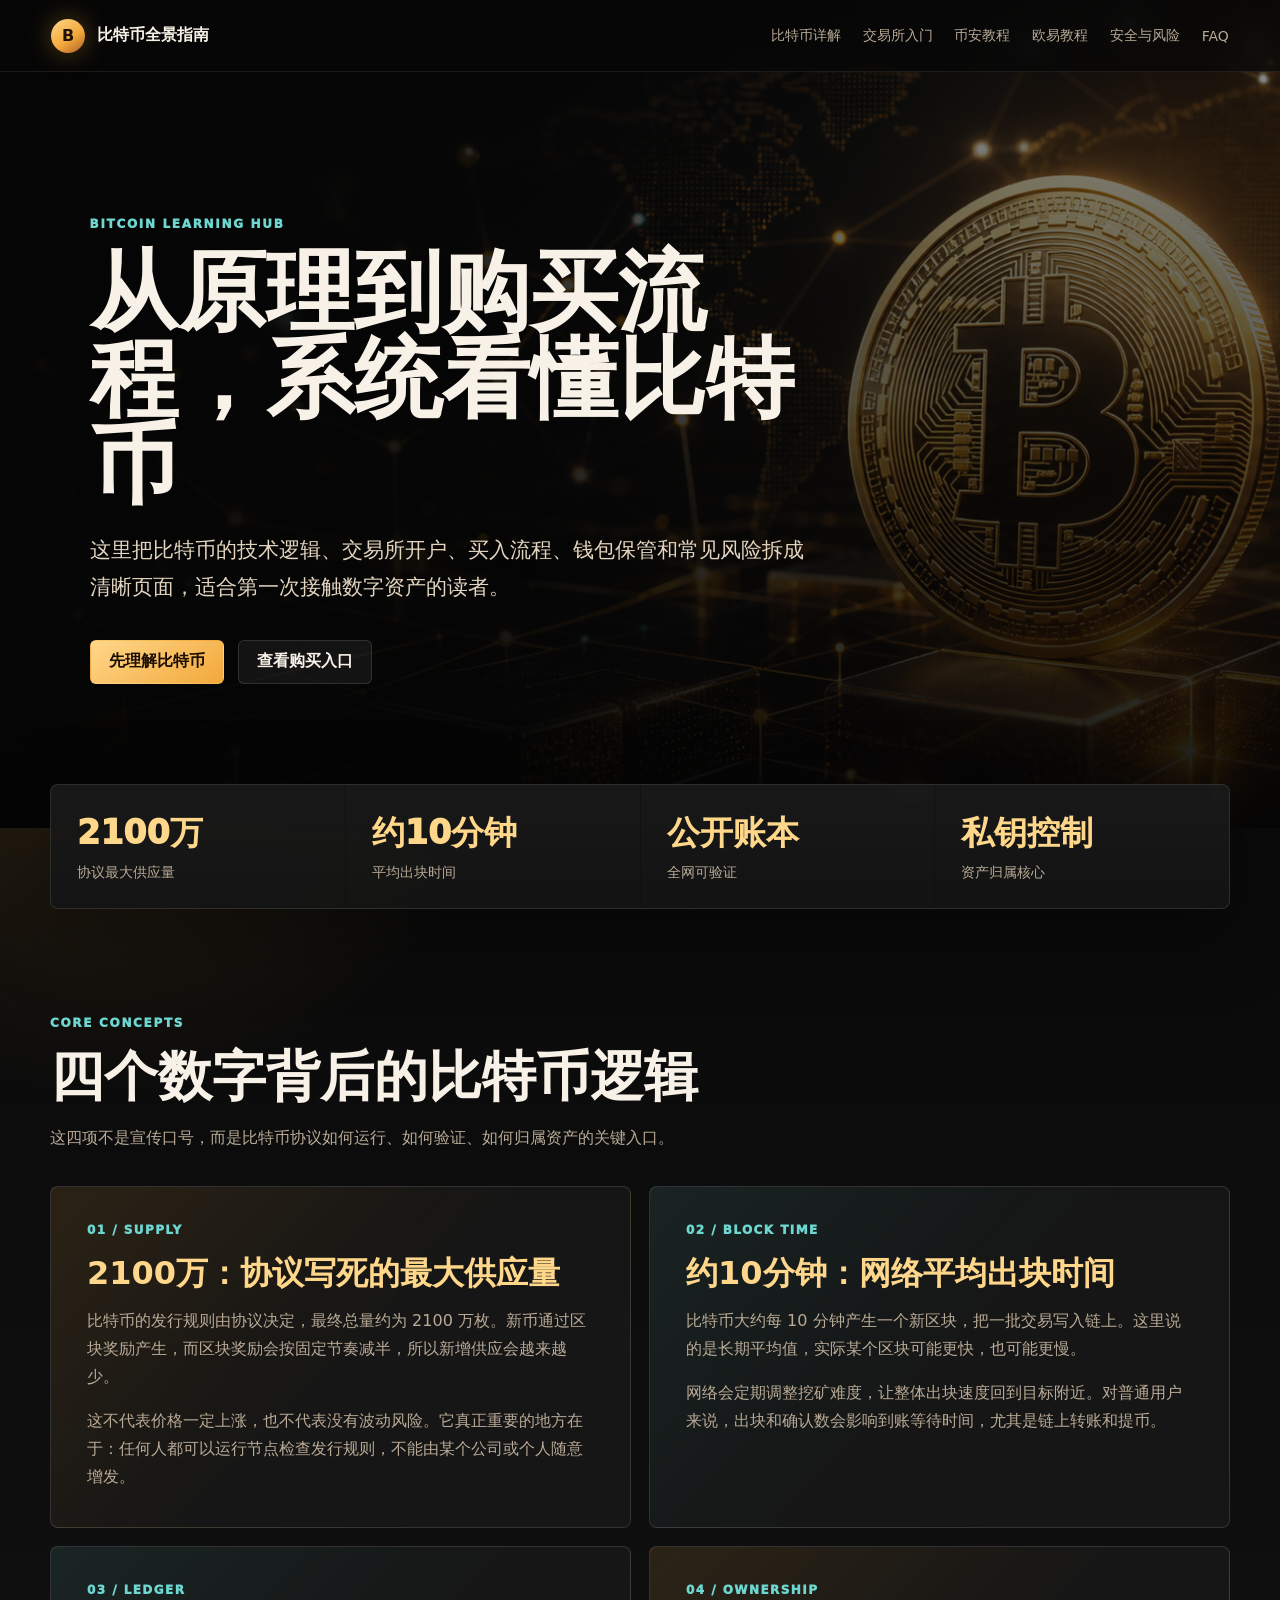
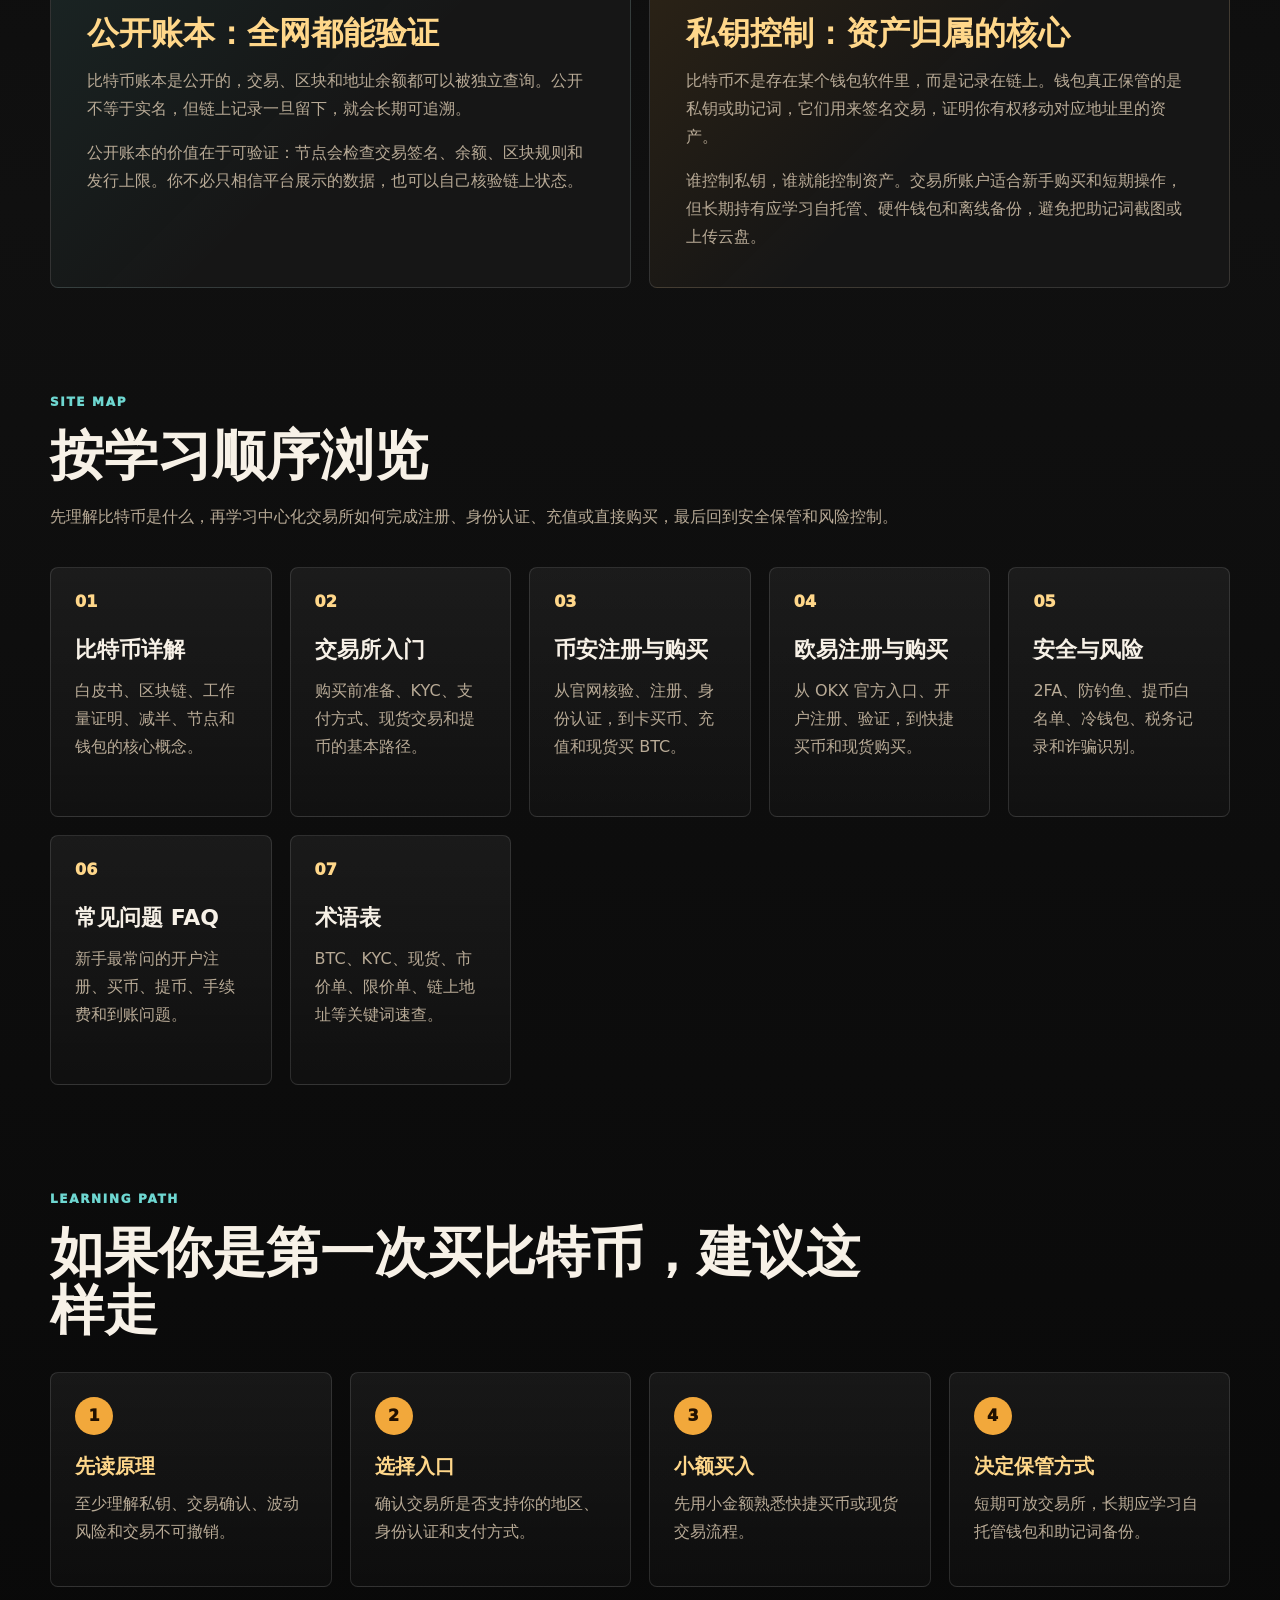
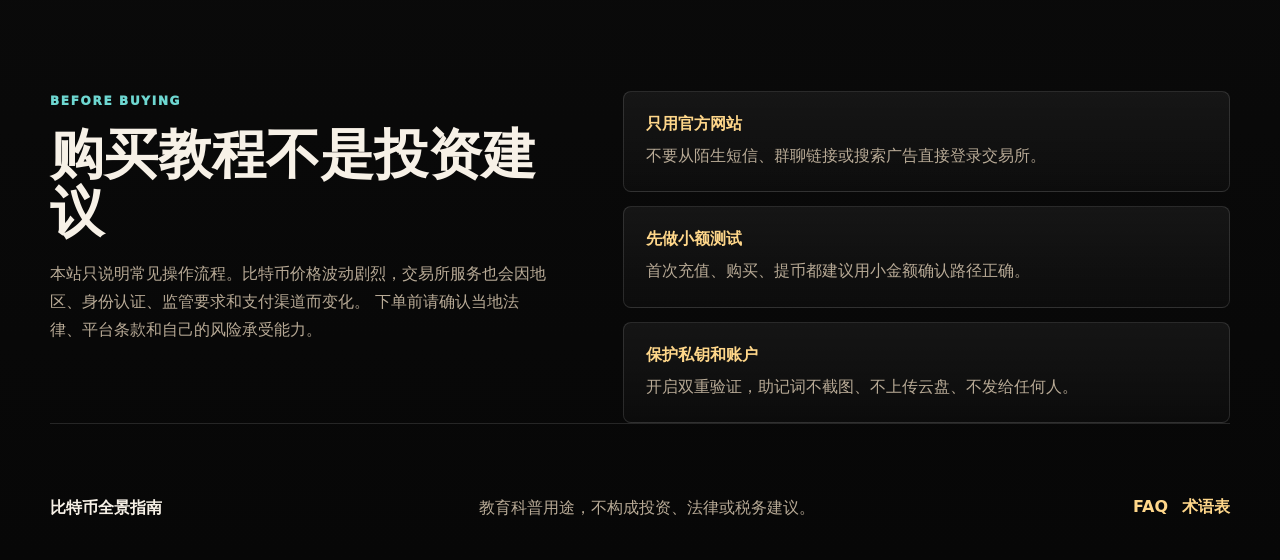
==== commit 08794ba5: "Add linked Bitcoin concept explanations" ====
--- a/index.html
+++ b/index.html
@@ -5,7 +5,7 @@
     <meta name="viewport" content="width=device-width, initial-scale=1.0" />
     <title>比特币全景指南</title>
     <meta name="description" content="比特币科普、交易所入门、币安与欧易购买教程，以及钱包安全与风险提醒。" />
-    <link rel="stylesheet" href="style.css" />
+    <link rel="stylesheet" href="style.css?v=mobile4" />
   </head>
   <body>
     <header class="site-header">
@@ -39,10 +39,60 @@
       </section>
 
       <section class="stats-band" aria-label="比特币核心特征">
-        <div><span class="stat-value">2100万</span><span class="stat-label">协议最大供应量</span></div>
-        <div><span class="stat-value">约10分钟</span><span class="stat-label">平均出块时间</span></div>
-        <div><span class="stat-value">公开账本</span><span class="stat-label">全网可验证</span></div>
-        <div><span class="stat-value">私钥控制</span><span class="stat-label">资产归属核心</span></div>
+        <a href="#supply-cap"><span class="stat-value">2100万</span><span class="stat-label">协议最大供应量</span></a>
+        <a href="#block-time"><span class="stat-value">约10分钟</span><span class="stat-label">平均出块时间</span></a>
+        <a href="#public-ledger"><span class="stat-value">公开账本</span><span class="stat-label">全网可验证</span></a>
+        <a href="#private-key"><span class="stat-value">私钥控制</span><span class="stat-label">资产归属核心</span></a>
+      </section>
+
+      <section class="section concept-section" aria-labelledby="concept-title">
+        <div class="section-heading wide">
+          <p class="eyebrow">Core Concepts</p>
+          <h2 id="concept-title">四个数字背后的比特币逻辑</h2>
+          <p>这四项不是宣传口号，而是比特币协议如何运行、如何验证、如何归属资产的关键入口。</p>
+        </div>
+        <div class="concept-grid">
+          <article id="supply-cap" class="concept-card">
+            <span class="concept-kicker">01 / Supply</span>
+            <h3>2100万：协议写死的最大供应量</h3>
+            <p>
+              比特币的发行规则由协议决定，最终总量约为 2100 万枚。新币通过区块奖励产生，而区块奖励会按固定节奏减半，所以新增供应会越来越少。
+            </p>
+            <p>
+              这不代表价格一定上涨，也不代表没有波动风险。它真正重要的地方在于：任何人都可以运行节点检查发行规则，不能由某个公司或个人随意增发。
+            </p>
+          </article>
+          <article id="block-time" class="concept-card">
+            <span class="concept-kicker">02 / Block Time</span>
+            <h3>约10分钟：网络平均出块时间</h3>
+            <p>
+              比特币大约每 10 分钟产生一个新区块，把一批交易写入链上。这里说的是长期平均值，实际某个区块可能更快，也可能更慢。
+            </p>
+            <p>
+              网络会定期调整挖矿难度，让整体出块速度回到目标附近。对普通用户来说，出块和确认数会影响到账等待时间，尤其是链上转账和提币。
+            </p>
+          </article>
+          <article id="public-ledger" class="concept-card">
+            <span class="concept-kicker">03 / Ledger</span>
+            <h3>公开账本：全网都能验证</h3>
+            <p>
+              比特币账本是公开的，交易、区块和地址余额都可以被独立查询。公开不等于实名，但链上记录一旦留下，就会长期可追溯。
+            </p>
+            <p>
+              公开账本的价值在于可验证：节点会检查交易签名、余额、区块规则和发行上限。你不必只相信平台展示的数据，也可以自己核验链上状态。
+            </p>
+          </article>
+          <article id="private-key" class="concept-card">
+            <span class="concept-kicker">04 / Ownership</span>
+            <h3>私钥控制：资产归属的核心</h3>
+            <p>
+              比特币不是存在某个钱包软件里，而是记录在链上。钱包真正保管的是私钥或助记词，它们用来签名交易，证明你有权移动对应地址里的资产。
+            </p>
+            <p>
+              谁控制私钥，谁就能控制资产。交易所账户适合新手购买和短期操作，但长期持有应学习自托管、硬件钱包和离线备份，避免把助记词截图或上传云盘。
+            </p>
+          </article>
+        </div>
       </section>
 
       <section class="section">
--- a/style.css
+++ b/style.css
@@ -127,7 +127,17 @@
   box-shadow: var(--shadow);
   backdrop-filter: blur(18px);
 }
-.stats-band > div { flex: 1; padding: 26px; background: linear-gradient(180deg, rgba(255, 255, 255, 0.035), rgba(255, 255, 255, 0.01)); }
+.stats-band > a {
+  flex: 1;
+  padding: 26px;
+  background: linear-gradient(180deg, rgba(255, 255, 255, 0.035), rgba(255, 255, 255, 0.01));
+  transition: color 180ms ease, background 180ms ease, transform 180ms ease;
+}
+.stats-band > a:hover,
+.stats-band > a:focus-visible {
+  background: linear-gradient(180deg, rgba(242, 168, 59, 0.16), rgba(255, 255, 255, 0.025));
+  transform: translateY(-2px);
+}
 .stat-value, .stat-label { display: block; }
 .stat-value { color: var(--gold-soft); font-size: clamp(22px, 2.6vw, 34px); font-weight: 950; }
 .stat-label { margin-top: 8px; color: var(--muted); font-size: 14px; }
@@ -151,6 +161,46 @@
 .page-card:hover { transform: translateY(-4px); border-color: rgba(242, 168, 59, 0.5); }
 .page-card span, .prep-grid span { color: var(--gold-soft); font-weight: 950; }
 .page-card h3, .prep-grid h3 { margin: 24px 0 12px; font-size: 22px; }
+
+.concept-section { scroll-margin-top: 86px; }
+.concept-grid {
+  display: grid;
+  grid-template-columns: repeat(2, 1fr);
+  gap: 18px;
+  margin-top: 34px;
+}
+.concept-card {
+  scroll-margin-top: 96px;
+  min-height: 330px;
+  padding: clamp(24px, 4vw, 36px);
+  border: 1px solid var(--line);
+  border-radius: 8px;
+  background:
+    linear-gradient(135deg, rgba(242, 168, 59, 0.12), rgba(255, 255, 255, 0.025) 52%),
+    rgba(18, 18, 18, 0.76);
+}
+.concept-card:nth-child(2),
+.concept-card:nth-child(3) {
+  background:
+    linear-gradient(135deg, rgba(110, 215, 209, 0.1), rgba(255, 255, 255, 0.025) 52%),
+    rgba(18, 18, 18, 0.76);
+}
+.concept-kicker {
+  display: block;
+  margin-bottom: 18px;
+  color: var(--cyan);
+  font-size: 12px;
+  font-weight: 950;
+  letter-spacing: 0.12em;
+  text-transform: uppercase;
+}
+.concept-card h3 {
+  margin-bottom: 14px;
+  color: var(--gold-soft);
+  font-size: clamp(23px, 2.6vw, 32px);
+  line-height: 1.18;
+}
+.concept-card p:last-child { margin-bottom: 0; }
 
 .split-panel {
   display: grid;
@@ -395,19 +445,59 @@
     background: rgba(7, 7, 7, 0.96);
   }
   .nav.open { display: grid; }
-  .hero { min-height: 840px; }
+  .hero { min-height: 640px; }
   .stats-band, .split-panel, .method-grid, .risk-grid, .route-cards, .table-row, .site-footer {
     display: grid;
     grid-template-columns: 1fr;
   }
   .flow, .metric-row { grid-template-columns: 1fr; }
+  .section { padding-top: 48px; }
+  .page-hero { padding: 48px 0 12px; }
+  .exchange-hero {
+    margin-top: 18px;
+    padding: 44px 24px 28px;
+  }
+  .article-stack { gap: 14px; }
+  .article-block { padding: 24px; }
 }
 
 @media (max-width: 560px) {
   .brand span:last-child { font-size: 14px; }
-  .hero { padding: 118px 22px 64px; }
-  h1 { font-size: 42px; }
+  .hero { min-height: 585px; padding: 96px 22px 24px; }
+  h1 { font-size: 36px; line-height: 1.03; }
+  .hero-copy { margin-bottom: 24px; font-size: 16px; line-height: 1.68; }
+  .hero-actions { gap: 10px; }
   .button { width: 100%; }
+  .stats-band { margin-top: -8px; }
+  .stats-band > a { padding: 18px 22px; }
   .section, .page-hero, .stats-band, .site-footer { width: calc(100% - 36px); }
+  .section { padding-top: 30px; }
+  .section-heading h2,
+  .split-panel h2,
+  .page-hero h1 { font-size: 36px; line-height: 1.05; }
+  .page-hero p { font-size: 16px; line-height: 1.65; }
+  .subpage { padding-top: 72px; }
+  .page-hero { padding: 28px 0 4px; }
+  .exchange-hero {
+    width: calc(100% - 36px);
+    min-height: 0;
+    padding: 34px 24px 26px;
+  }
+  .source-links { margin-top: 14px; gap: 10px; }
+  .source-links a { padding: 9px 12px; }
+  .toc { gap: 4px; padding: 12px; }
+  .toc a { padding: 8px 10px; }
+  .article-block h2 { font-size: 25px; }
+  .faq-layout { padding-top: 18px; }
+  .accordion { margin-top: 6px; }
+  .accordion-item { min-height: 58px; font-size: 19px; }
+  .concept-grid { grid-template-columns: 1fr; gap: 12px; margin-top: 22px; }
+  .concept-card { min-height: 0; padding: 22px; }
+  .concept-kicker { margin-bottom: 12px; }
+  .concept-card h3 { font-size: 23px; }
   .page-grid, .prep-grid, .toc, .path-steps, .glossary-grid { grid-template-columns: 1fr; }
-}
+  .page-card,
+  .prep-grid article,
+  .path-steps div,
+  .glossary-grid div { min-height: 0; padding: 22px; }
+}
